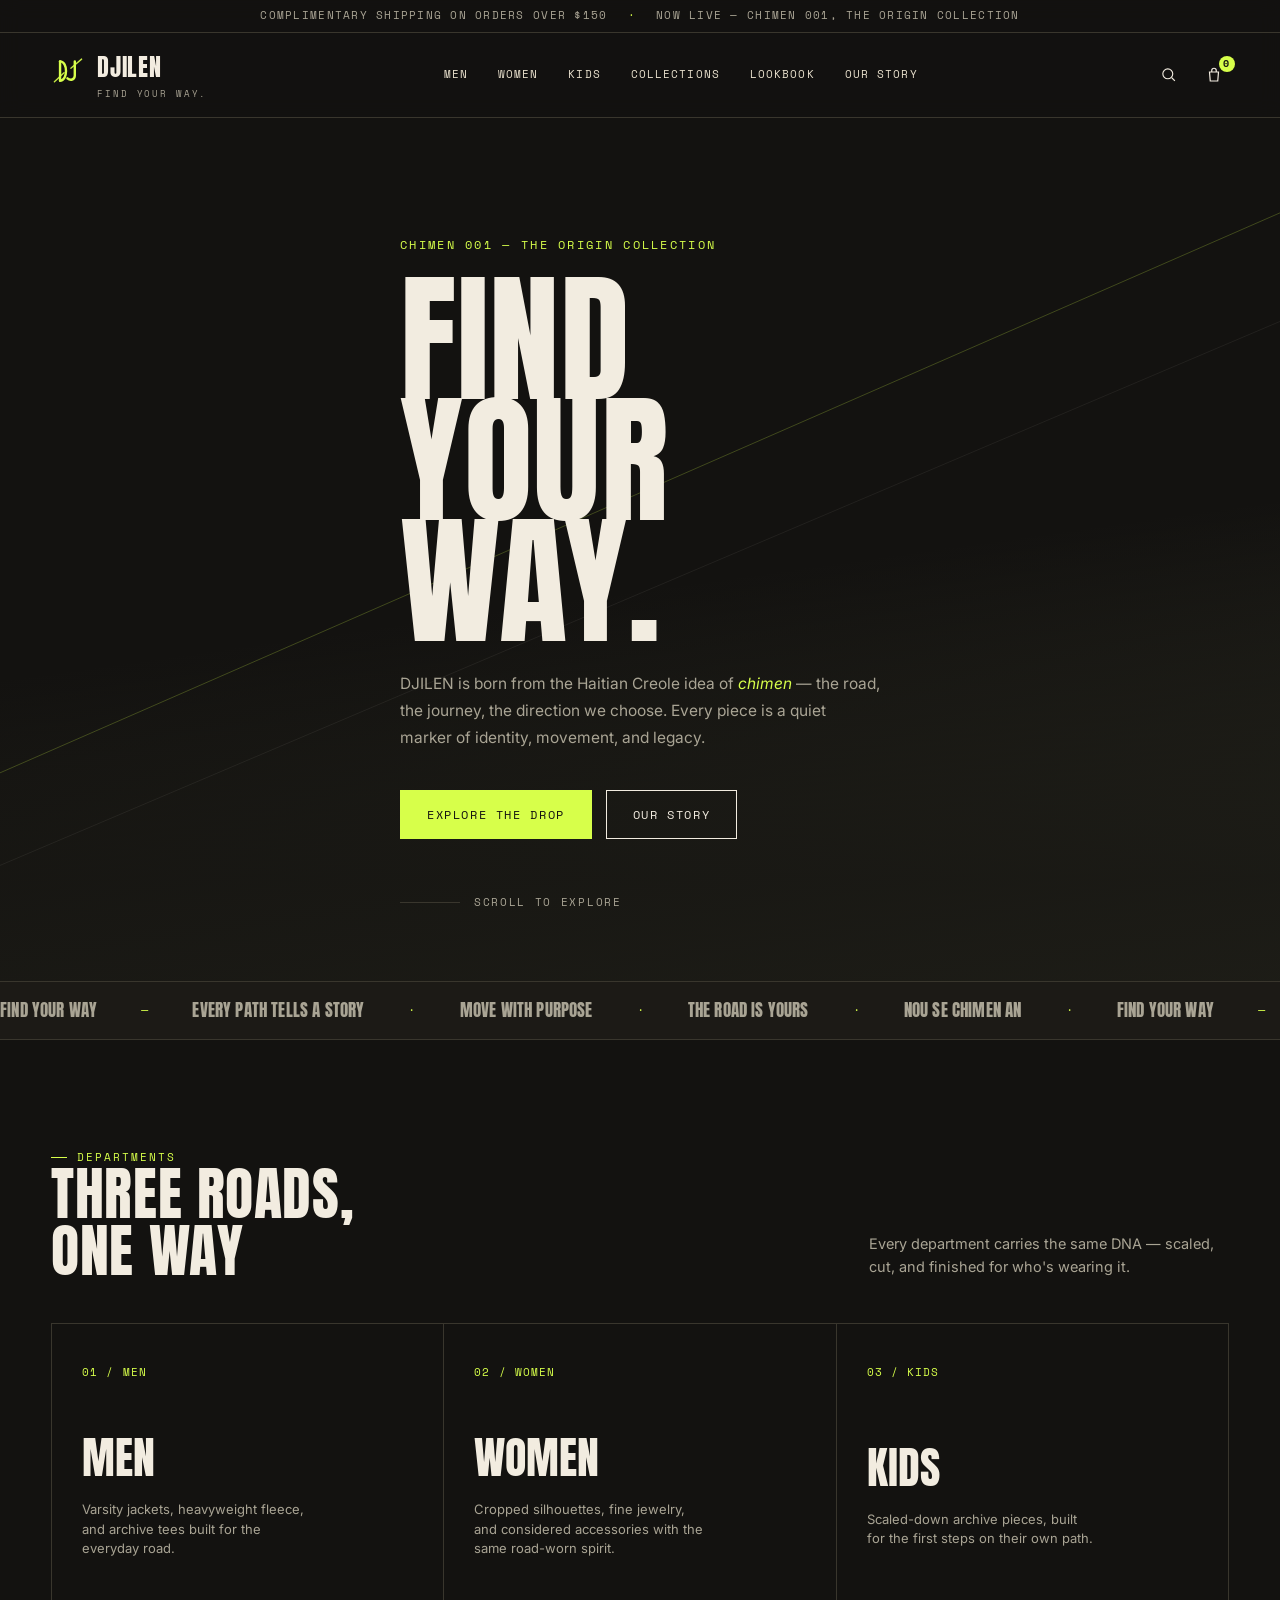
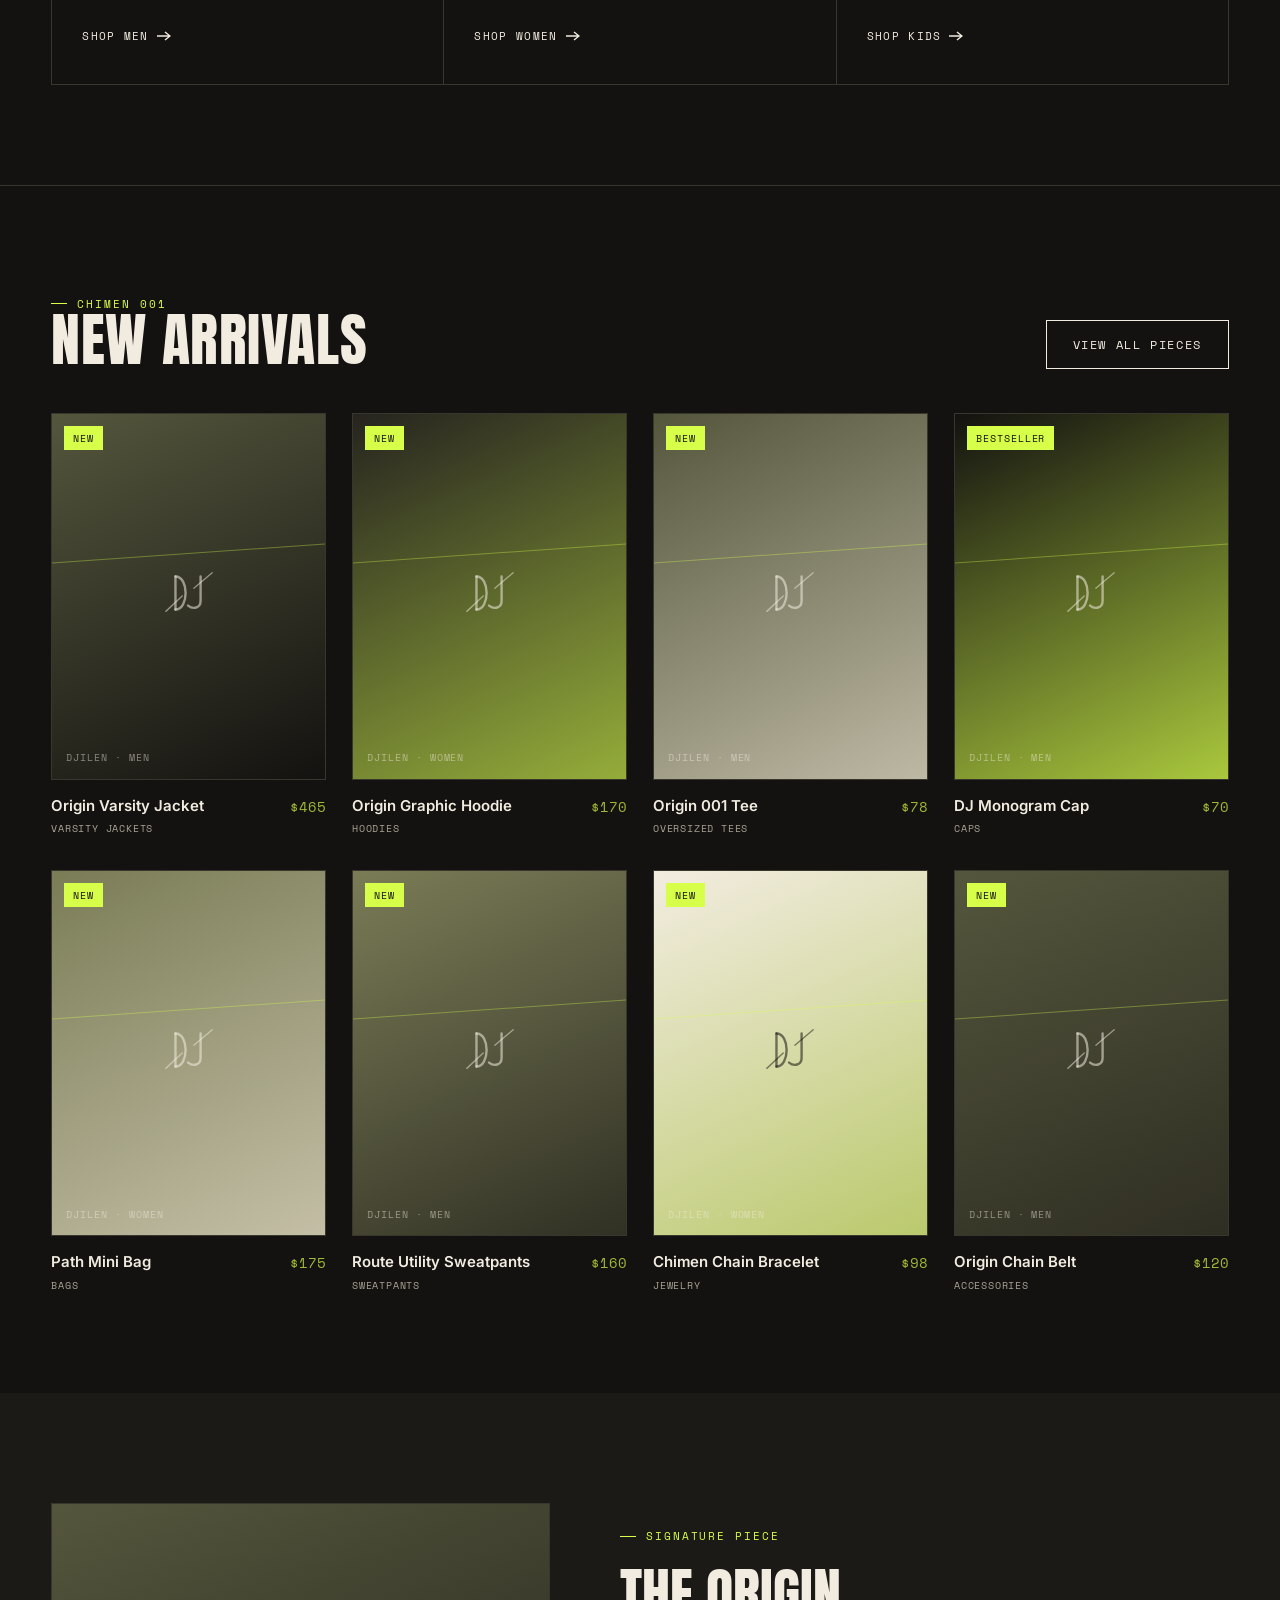
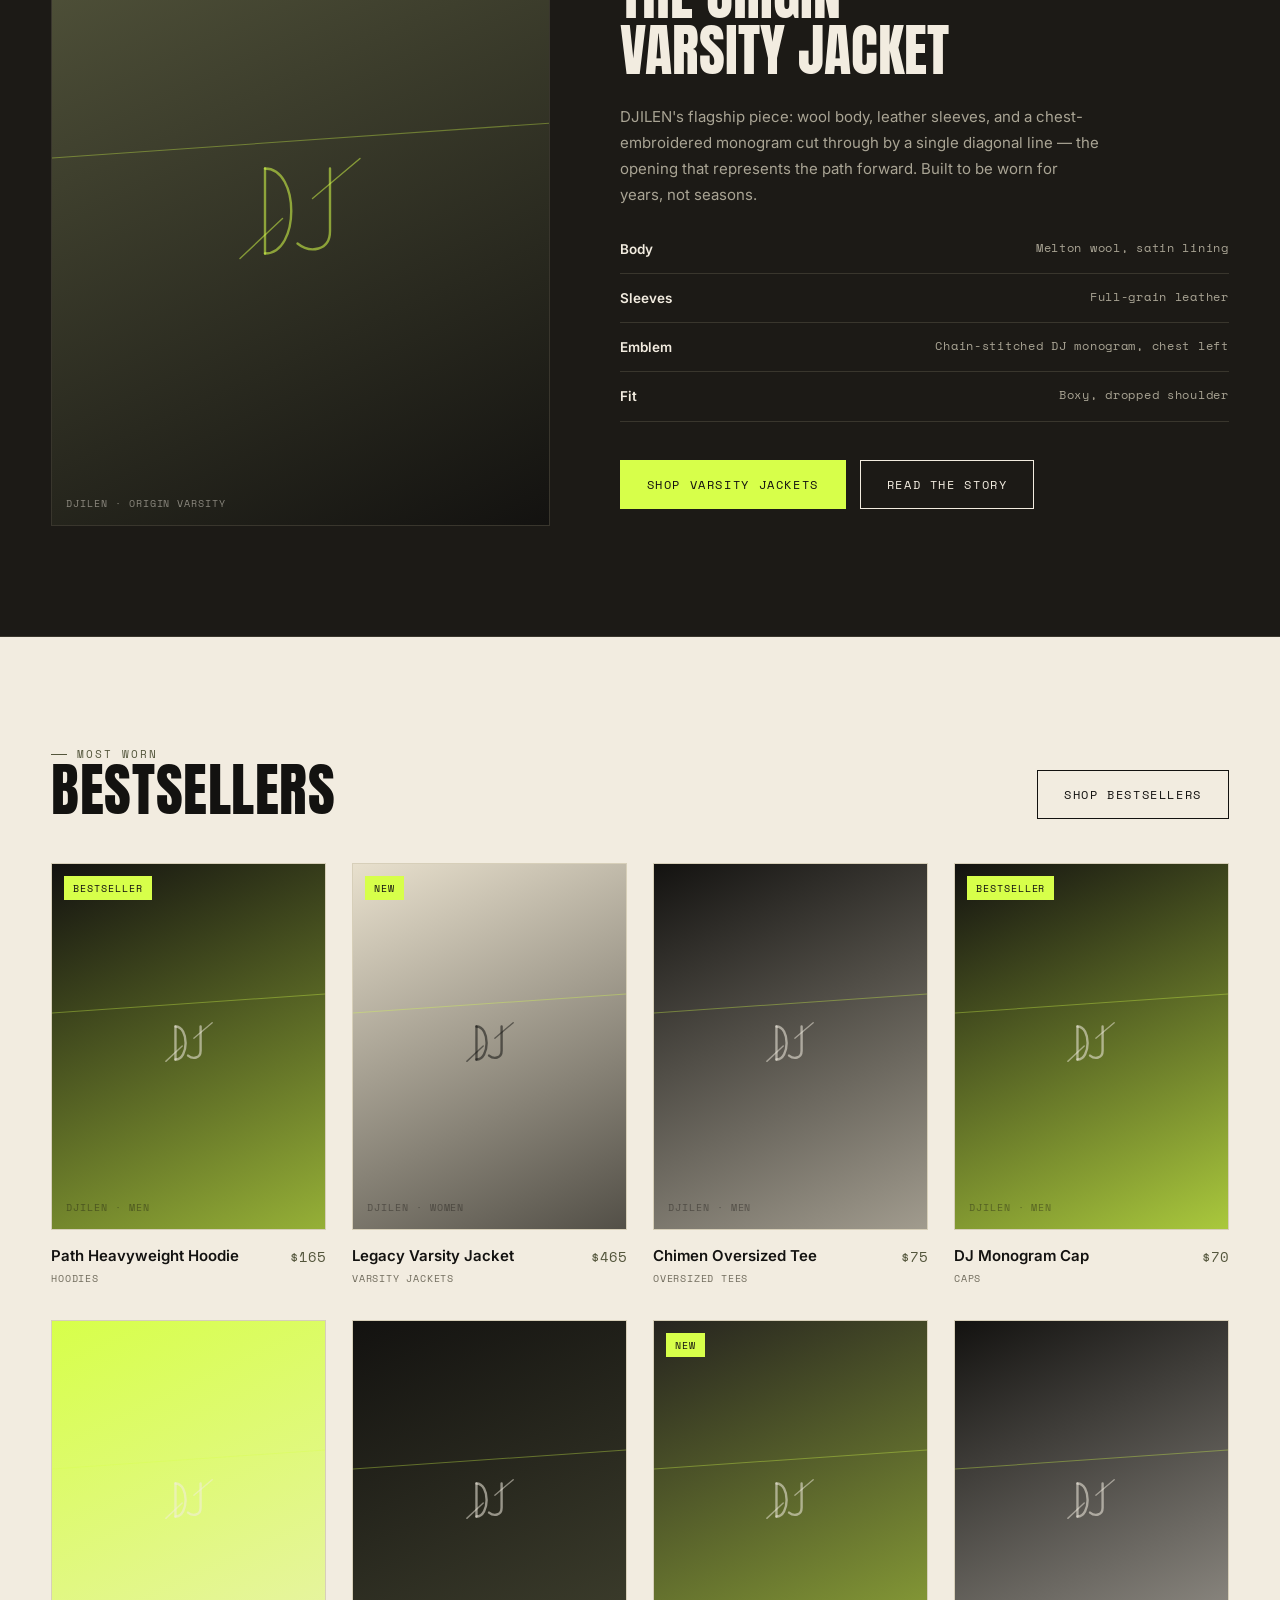
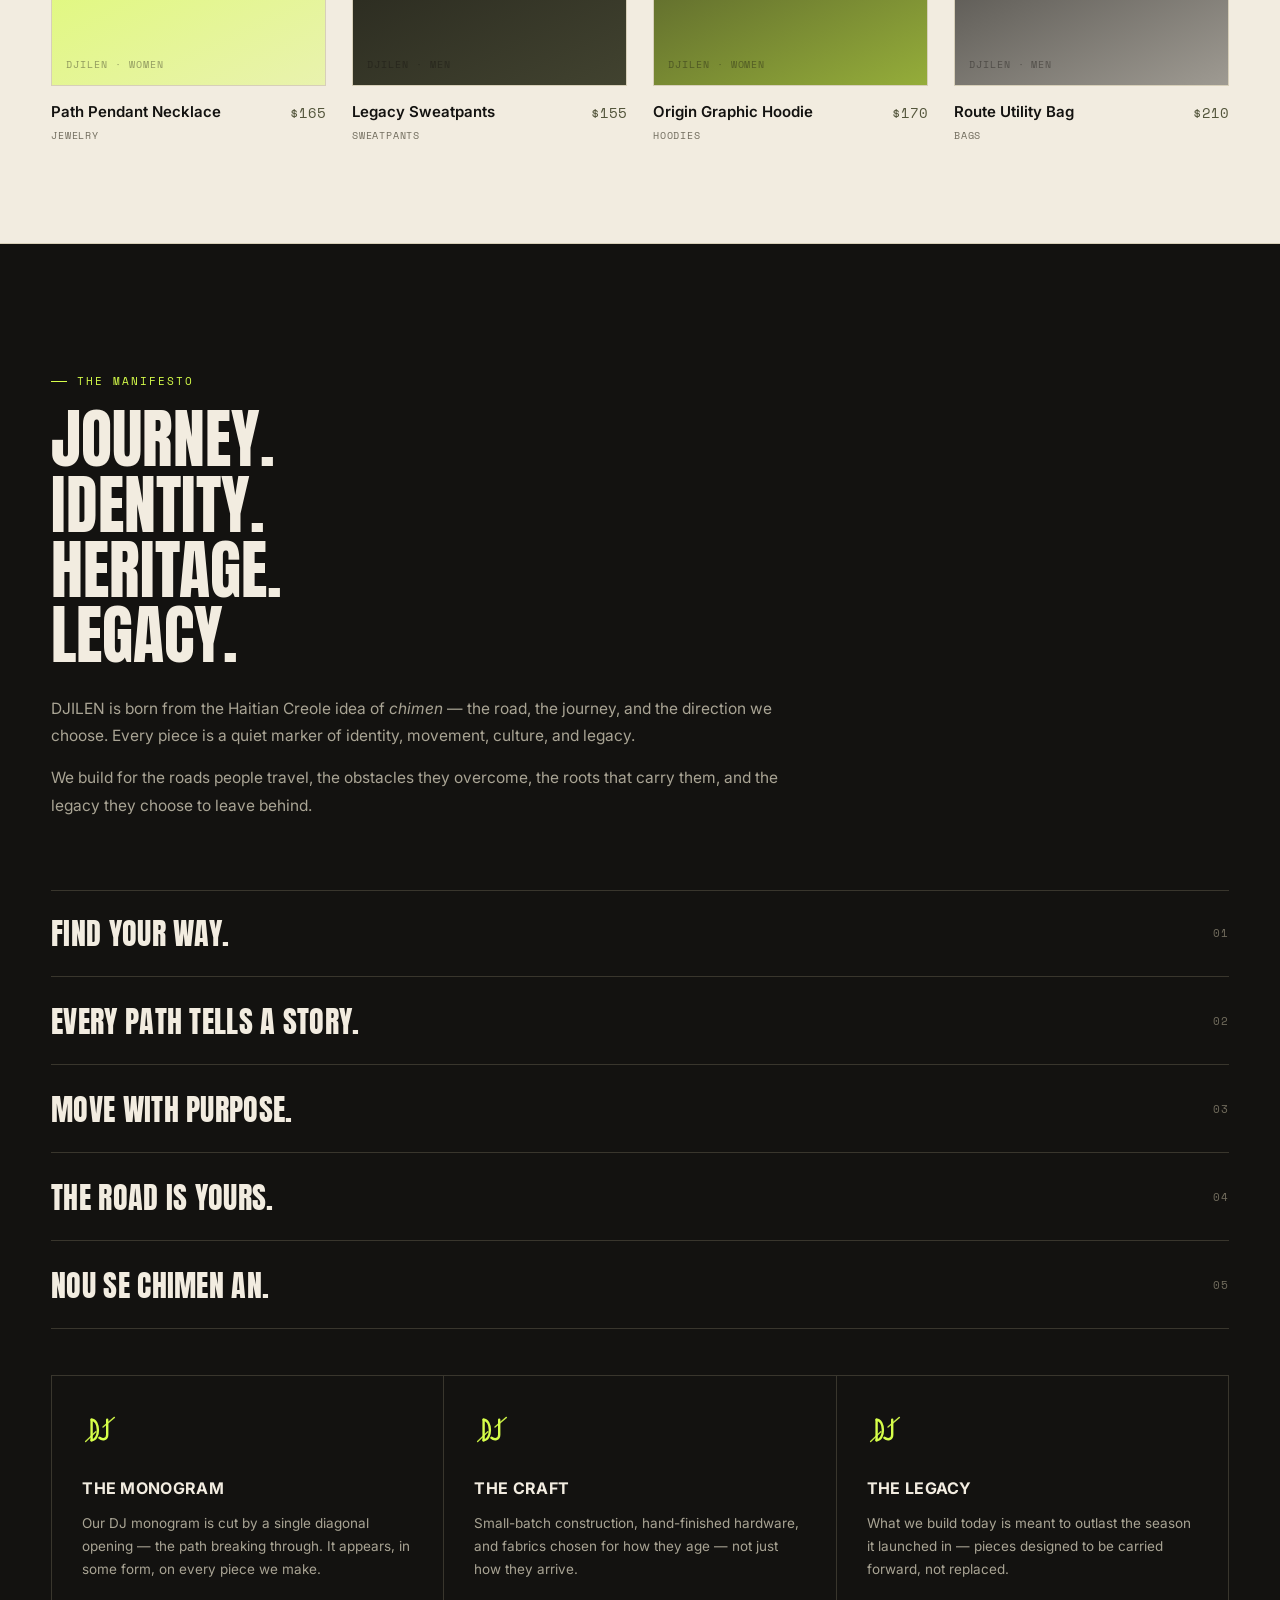
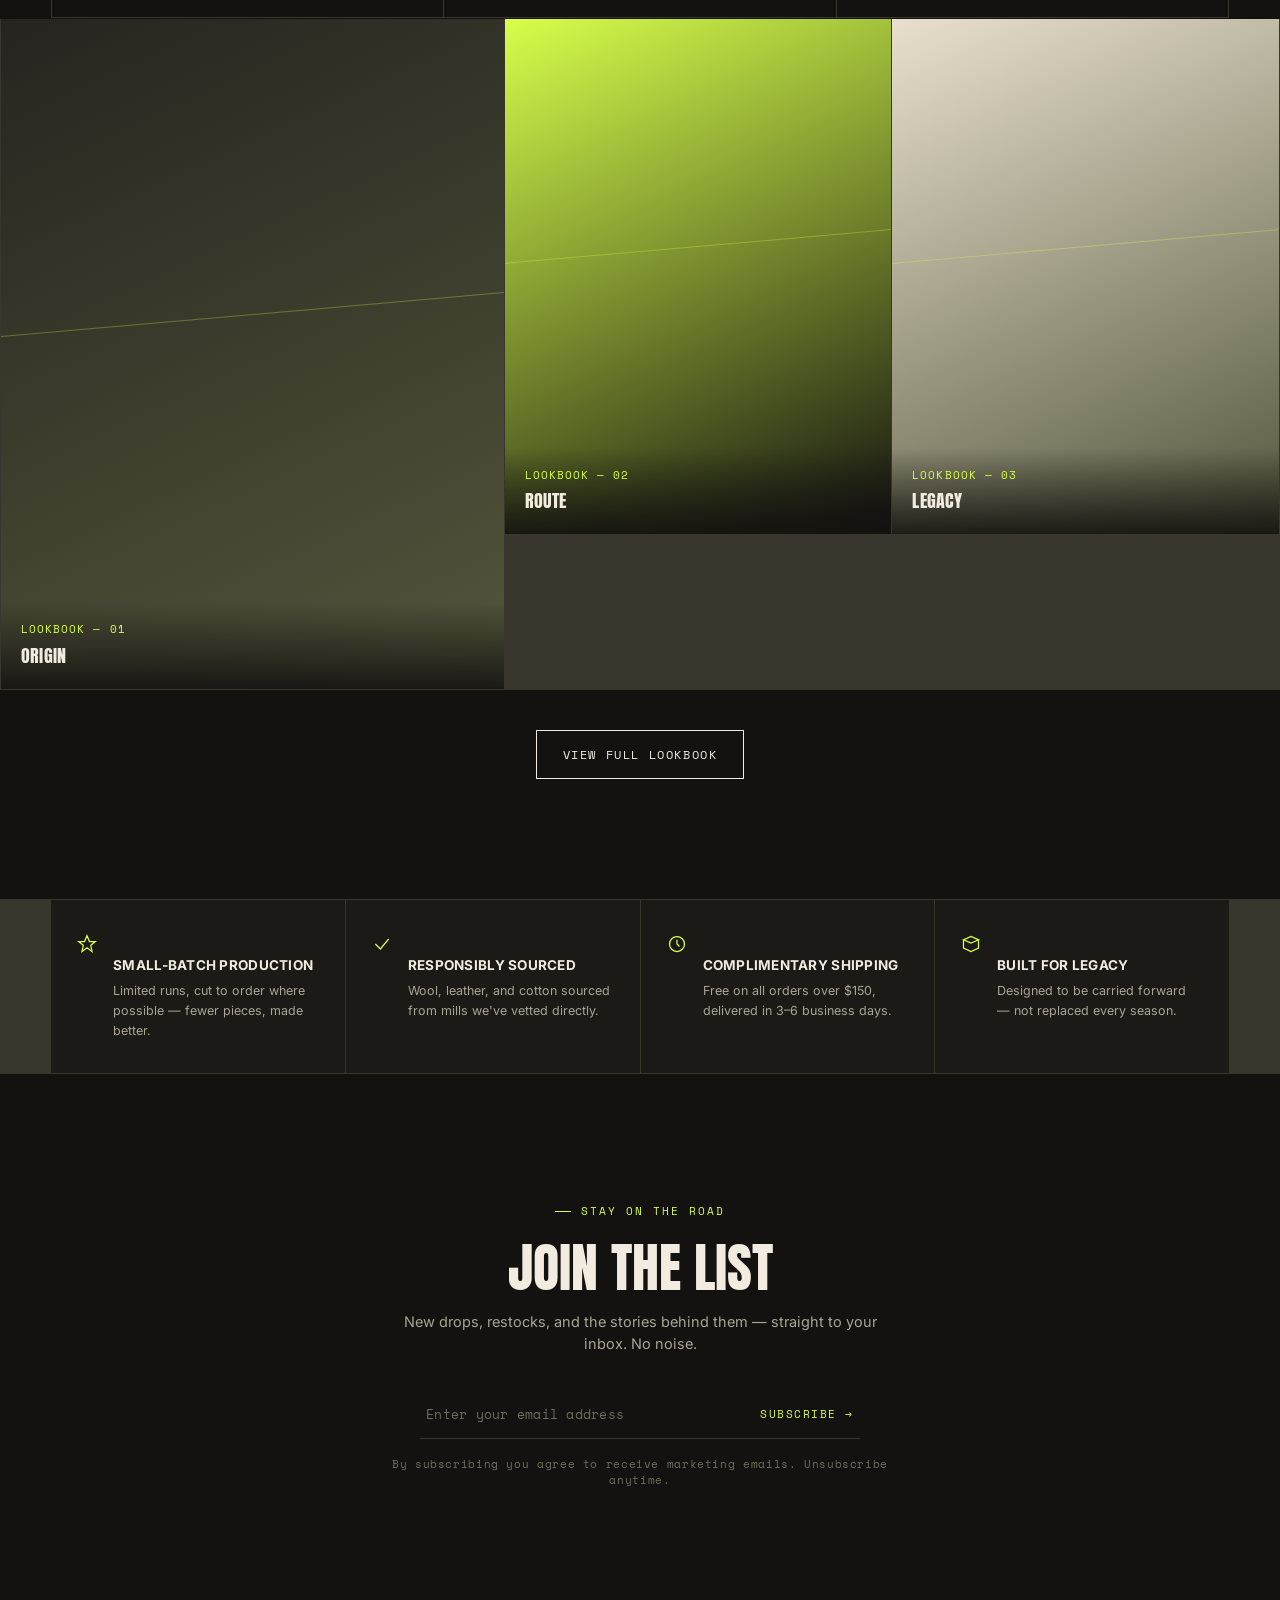
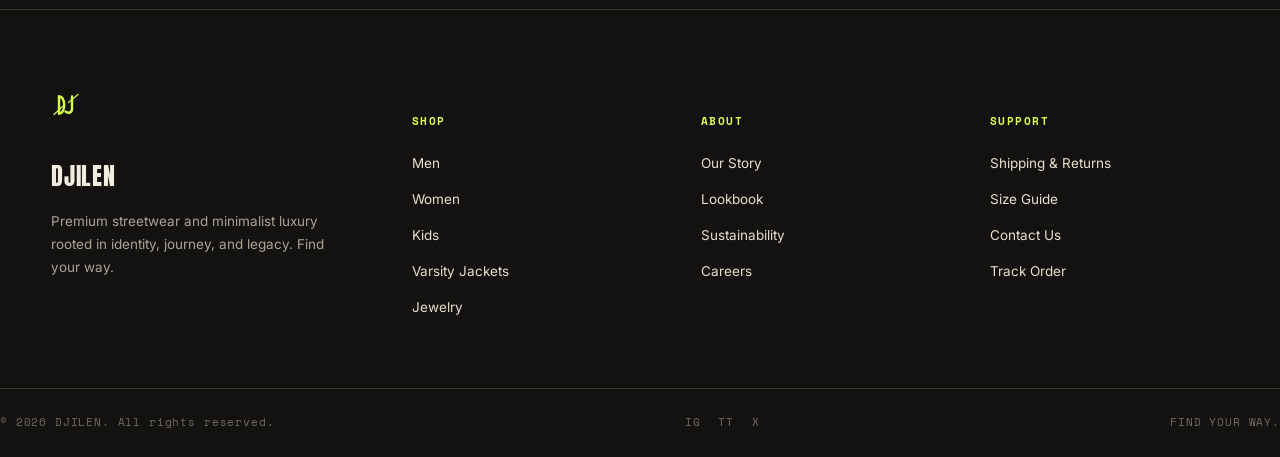
==== index.html @ 4e66fb37 "Add files via upload" ====
<!DOCTYPE html>
<html lang="en">
<head>
<meta charset="UTF-8">
<meta name="viewport" content="width=device-width, initial-scale=1.0">
<title>DJILEN — Find Your Way. | CHIMEN 001, The Origin Collection</title>
<meta name="description" content="DJILEN is a premium streetwear and minimalist luxury brand rooted in the Haitian Creole idea of chimen — the path. Shop CHIMEN 001, The Origin Collection: varsity jackets, hoodies, oversized tees, and more for Men, Women, and Kids.">
<link rel="icon" href="assets/img/favicon.svg" type="image/svg+xml">
<link rel="stylesheet" href="assets/css/style.css">
</head>
<body>

<!-- ============ HEADER ============ -->
<header class="site-header">
  <div class="header-strip">
    <div class="wrap">
      <span>COMPLIMENTARY SHIPPING ON ORDERS OVER $150</span>
      <span class="accent">&nbsp;&middot;&nbsp;</span>
      <span>NOW LIVE — CHIMEN 001, THE ORIGIN COLLECTION</span>
    </div>
  </div>
  <div class="wrap header-bar">
    <a href="index.html" class="brand">
      <span data-mark="34"></span>
      <span>DJILEN<small>Find Your Way.</small></span>
    </a>
    <nav class="main-nav">
      <a href="shop.html?dept=men" data-page="shop.html">Men</a>
      <a href="shop.html?dept=women" data-page="shop.html">Women</a>
      <a href="shop.html?dept=kids" data-page="shop.html">Kids</a>
      <a href="shop.html" data-page="shop.html">Collections</a>
      <a href="lookbook.html" data-page="lookbook.html">Lookbook</a>
      <a href="about.html" data-page="about.html">Our Story</a>
    </nav>
    <div class="header-actions">
      <button class="icon-btn" data-search-open aria-label="Search">
        <svg width="17" height="17" viewBox="0 0 24 24" fill="none" stroke="currentColor" stroke-width="1.6"><circle cx="11" cy="11" r="7"/><line x1="21" y1="21" x2="16.6" y2="16.6"/></svg>
      </button>
      <button class="icon-btn" data-cart-open aria-label="Open shopping bag">
        <svg width="18" height="18" viewBox="0 0 24 24" fill="none" stroke="currentColor" stroke-width="1.6"><path d="M6 8h12l-1 12H7L6 8z"/><path d="M9 8V6a3 3 0 016 0v2"/></svg>
        <span class="cart-count">0</span>
      </button>
      <button class="burger" aria-label="Open menu"><span></span><span></span><span></span></button>
    </div>
  </div>
</header>

<!-- ============ SEARCH OVERLAY ============ -->
<div class="search-panel">
  <div>
    <form onsubmit="return false;">
      <svg width="24" height="24" viewBox="0 0 24 24" fill="none" stroke="currentColor" stroke-width="1.6"><circle cx="11" cy="11" r="7"/><line x1="21" y1="21" x2="16.6" y2="16.6"/></svg>
      <input type="text" placeholder="Search the collection" autocomplete="off">
      <button type="button" class="search-close" aria-label="Close search">&times;</button>
    </form>
    <div class="search-results"></div>
  </div>
</div>

<!-- ============ HERO — full-screen editorial ============ -->
<section class="hero">
  <div class="hero-bg"></div>
  <svg class="hero-diagonal" viewBox="0 0 1400 900" preserveAspectRatio="none" xmlns="http://www.w3.org/2000/svg">
    <line x1="-100" y1="760" x2="1500" y2="60" stroke="#d7ff4a" stroke-width="1" opacity="0.28"/>
    <line x1="-100" y1="860" x2="1500" y2="180" stroke="#f2ece0" stroke-width="1" opacity="0.08"/>
  </svg>
  <div class="wrap hero-inner">
    <div class="hero-collection">CHIMEN 001 &mdash; THE ORIGIN COLLECTION</div>
    <h1>FIND<br>YOUR<br>WAY.</h1>
    <p class="hero-sub">DJILEN is born from the Haitian Creole idea of <em style="font-style:italic;color:var(--lime);">chimen</em> &mdash; the road, the journey, the direction we choose. Every piece is a quiet marker of identity, movement, and legacy.</p>
    <div class="hero-cta">
      <a href="shop.html" class="btn btn-solid">Explore the Drop</a>
      <a href="about.html" class="btn">Our Story</a>
    </div>
    <div class="hero-scroll"><span class="line"></span> SCROLL TO EXPLORE</div>
  </div>
</section>

<!-- ============ MARQUEE ============ -->
<div class="marquee">
  <div class="marquee-track">
    <span>FIND YOUR WAY <i>&mdash;</i></span>
    <span>EVERY PATH TELLS A STORY <i>&middot;</i></span>
    <span>MOVE WITH PURPOSE <i>&middot;</i></span>
    <span>THE ROAD IS YOURS <i>&middot;</i></span>
    <span>NOU SE CHIMEN AN <i>&middot;</i></span>
    <span>FIND YOUR WAY <i>&mdash;</i></span>
    <span>EVERY PATH TELLS A STORY <i>&middot;</i></span>
    <span>MOVE WITH PURPOSE <i>&middot;</i></span>
    <span>THE ROAD IS YOURS <i>&middot;</i></span>
    <span>NOU SE CHIMEN AN <i>&middot;</i></span>
  </div>
</div>

<!-- ============ CATEGORY BAND ============ -->
<section class="cat-band">
  <div class="wrap">
    <div class="section-head">
      <div>
        <div class="eyebrow">DEPARTMENTS</div>
        <h2>Three Roads,<br>One Way</h2>
      </div>
      <p class="desc">Every department carries the same DNA &mdash; scaled, cut, and finished for who's wearing it.</p>
    </div>
    <div class="cat-grid">
      <a class="cat-card" href="shop.html?dept=men">
        <span class="num">01 / MEN</span>
        <div>
          <h3>Men</h3>
          <p>Varsity jackets, heavyweight fleece, and archive tees built for the everyday road.</p>
        </div>
        <span class="go">Shop Men <svg width="14" height="10" viewBox="0 0 14 10" fill="none" stroke="currentColor" stroke-width="1.4"><path d="M0 5h13M8 1l5 4-5 4"/></svg></span>
      </a>
      <a class="cat-card" href="shop.html?dept=women">
        <span class="num">02 / WOMEN</span>
        <div>
          <h3>Women</h3>
          <p>Cropped silhouettes, fine jewelry, and considered accessories with the same road-worn spirit.</p>
        </div>
        <span class="go">Shop Women <svg width="14" height="10" viewBox="0 0 14 10" fill="none" stroke="currentColor" stroke-width="1.4"><path d="M0 5h13M8 1l5 4-5 4"/></svg></span>
      </a>
      <a class="cat-card" href="shop.html?dept=kids">
        <span class="num">03 / KIDS</span>
        <div>
          <h3>Kids</h3>
          <p>Scaled-down archive pieces, built for the first steps on their own path.</p>
        </div>
        <span class="go">Shop Kids <svg width="14" height="10" viewBox="0 0 14 10" fill="none" stroke="currentColor" stroke-width="1.4"><path d="M0 5h13M8 1l5 4-5 4"/></svg></span>
      </a>
    </div>
  </div>
</section>

<!-- ============ NEW ARRIVALS ============ -->
<section class="shop-band">
  <div class="wrap">
    <div class="section-head">
      <div>
        <div class="eyebrow">CHIMEN 001</div>
        <h2>New Arrivals</h2>
      </div>
      <a href="shop.html" class="btn">View All Pieces</a>
    </div>
    <div class="product-grid" id="new-arrivals-grid"></div>
  </div>
</section>

<!-- ============ VARSITY SPOTLIGHT ============ -->
<section class="spotlight">
  <div class="wrap spotlight-grid">
    <div class="spotlight-media" style="background:linear-gradient(155deg,#54563c 0%, #131210 100%)">
      <div class="swatch" style="position:absolute; inset:0; display:flex; align-items:center; justify-content:center;">
        <span data-mark="150" data-mark-color="rgba(215,255,74,.55)"></span>
      </div>
      <span class="swatch-label">DJILEN &middot; ORIGIN VARSITY</span>
    </div>
    <div class="spotlight-copy">
      <div class="eyebrow">SIGNATURE PIECE</div>
      <h2>The Origin<br>Varsity Jacket</h2>
      <p>DJILEN's flagship piece: wool body, leather sleeves, and a chest-embroidered monogram cut through by a single diagonal line &mdash; the opening that represents the path forward. Built to be worn for years, not seasons.</p>
      <ul class="spotlight-list">
        <li><b>Body</b> <span>Melton wool, satin lining</span></li>
        <li><b>Sleeves</b> <span>Full-grain leather</span></li>
        <li><b>Emblem</b> <span>Chain-stitched DJ monogram, chest left</span></li>
        <li><b>Fit</b> <span>Boxy, dropped shoulder</span></li>
      </ul>
      <div class="hero-cta">
        <a href="shop.html?type=varsity-jackets" class="btn btn-solid">Shop Varsity Jackets</a>
        <a href="about.html" class="btn">Read the Story</a>
      </div>
    </div>
  </div>
</section>

<!-- ============ BESTSELLERS ============ -->
<section class="shop-band on-cream">
  <div class="wrap">
    <div class="section-head on-cream">
      <div>
        <div class="eyebrow on-cream">MOST WORN</div>
        <h2>Bestsellers</h2>
      </div>
      <a href="shop.html" class="btn btn-dark">Shop Bestsellers</a>
    </div>
    <div class="product-grid" id="bestsellers-grid"></div>
  </div>
</section>

<!-- ============ BRAND STORY / MANIFESTO ============ -->
<section class="story" id="story">
  <div class="wrap">
    <div class="story-top">
      <div class="eyebrow">THE MANIFESTO</div>
      <h2>Journey.<br>Identity.<br>Heritage.<br>Legacy.</h2>
      <p>DJILEN is born from the Haitian Creole idea of <em style="font-style:italic;">chimen</em> &mdash; the road, the journey, and the direction we choose. Every piece is a quiet marker of identity, movement, culture, and legacy.</p>
      <p>We build for the roads people travel, the obstacles they overcome, the roots that carry them, and the legacy they choose to leave behind.</p>
    </div>

    <div class="manifesto-lines">
      <div class="m-line"><span>Find Your Way.</span><span>01</span></div>
      <div class="m-line"><span>Every Path Tells a Story.</span><span>02</span></div>
      <div class="m-line"><span>Move With Purpose.</span><span>03</span></div>
      <div class="m-line"><span>The Road Is Yours.</span><span>04</span></div>
      <div class="m-line"><span>Nou Se Chimen An.</span><span>05</span></div>
    </div>

    <div class="story-columns">
      <div class="story-col">
        <span data-mark="36"></span>
        <h4>The Monogram</h4>
        <p>Our DJ monogram is cut by a single diagonal opening &mdash; the path breaking through. It appears, in some form, on every piece we make.</p>
      </div>
      <div class="story-col">
        <span data-mark="36"></span>
        <h4>The Craft</h4>
        <p>Small-batch construction, hand-finished hardware, and fabrics chosen for how they age &mdash; not just how they arrive.</p>
      </div>
      <div class="story-col">
        <span data-mark="36"></span>
        <h4>The Legacy</h4>
        <p>What we build today is meant to outlast the season it launched in &mdash; pieces designed to be carried forward, not replaced.</p>
      </div>
    </div>
  </div>

  <div class="lookbook-strip">
    <div class="look-frame" style="background:linear-gradient(155deg,#26241f, #54563c)">
      <div class="look-cap">LOOKBOOK &mdash; 01<span>Origin</span></div>
    </div>
    <div class="look-frame" style="background:linear-gradient(155deg,#d7ff4a, #131210)">
      <div class="look-cap">LOOKBOOK &mdash; 02<span>Route</span></div>
    </div>
    <div class="look-frame" style="background:linear-gradient(155deg,#e8e0cd, #54563c)">
      <div class="look-cap">LOOKBOOK &mdash; 03<span>Legacy</span></div>
    </div>
  </div>
  <div style="text-align:center; margin-top:40px;">
    <a href="lookbook.html" class="btn">View Full Lookbook</a>
  </div>
</section>

<!-- ============ VALUES ============ -->
<section class="values">
  <div class="wrap">
    <div class="value-item">
      <svg width="20" height="20" viewBox="0 0 24 24" fill="none" stroke="currentColor" stroke-width="1.5"><path d="M12 2l3 7h7l-5.5 4.5L18 21l-6-4.5L6 21l1.5-7.5L2 9h7z"/></svg>
      <div><h5>Small-Batch Production</h5><p>Limited runs, cut to order where possible &mdash; fewer pieces, made better.</p></div>
    </div>
    <div class="value-item">
      <svg width="20" height="20" viewBox="0 0 24 24" fill="none" stroke="currentColor" stroke-width="1.5"><path d="M4 12l6 6L20 6"/></svg>
      <div><h5>Responsibly Sourced</h5><p>Wool, leather, and cotton sourced from mills we've vetted directly.</p></div>
    </div>
    <div class="value-item">
      <svg width="20" height="20" viewBox="0 0 24 24" fill="none" stroke="currentColor" stroke-width="1.5"><circle cx="12" cy="12" r="9"/><path d="M12 7v5l3 3"/></svg>
      <div><h5>Complimentary Shipping</h5><p>Free on all orders over $150, delivered in 3&ndash;6 business days.</p></div>
    </div>
    <div class="value-item">
      <svg width="20" height="20" viewBox="0 0 24 24" fill="none" stroke="currentColor" stroke-width="1.5"><path d="M3 7l9-4 9 4-9 4-9-4z"/><path d="M3 7v10l9 4 9-4V7"/></svg>
      <div><h5>Built for Legacy</h5><p>Designed to be carried forward &mdash; not replaced every season.</p></div>
    </div>
  </div>
</section>

<!-- ============ NEWSLETTER ============ -->
<section class="newsletter">
  <div class="wrap newsletter-inner">
    <div class="eyebrow" style="justify-content:center;">STAY ON THE ROAD</div>
    <h2>Join the List</h2>
    <p>New drops, restocks, and the stories behind them &mdash; straight to your inbox. No noise.</p>
    <form class="newsletter-form">
      <input type="email" placeholder="Enter your email address" required>
      <button type="submit">Subscribe &rarr;</button>
    </form>
    <div class="newsletter-success">You're in. Welcome to DJILEN.</div>
    <div class="newsletter-error">Please enter a valid email address.</div>
    <div class="newsletter-note">By subscribing you agree to receive marketing emails. Unsubscribe anytime.</div>
  </div>
</section>

<!-- ============ FOOTER ============ -->
<footer class="site-footer">
  <div class="wrap footer-top">
    <div class="footer-brand">
      <span data-mark="30"></span>
      <div class="brand" style="margin-top:14px;">DJILEN</div>
      <p>Premium streetwear and minimalist luxury rooted in identity, journey, and legacy. Find your way.</p>
    </div>
    <div class="footer-col">
      <h6>Shop</h6>
      <ul>
        <li><a href="shop.html?dept=men">Men</a></li>
        <li><a href="shop.html?dept=women">Women</a></li>
        <li><a href="shop.html?dept=kids">Kids</a></li>
        <li><a href="shop.html?type=varsity-jackets">Varsity Jackets</a></li>
        <li><a href="shop.html?type=jewelry">Jewelry</a></li>
      </ul>
    </div>
    <div class="footer-col">
      <h6>About</h6>
      <ul>
        <li><a href="about.html">Our Story</a></li>
        <li><a href="lookbook.html">Lookbook</a></li>
        <li><a href="#">Sustainability</a></li>
        <li><a href="#">Careers</a></li>
      </ul>
    </div>
    <div class="footer-col">
      <h6>Support</h6>
      <ul>
        <li><a href="#">Shipping &amp; Returns</a></li>
        <li><a href="#">Size Guide</a></li>
        <li><a href="#">Contact Us</a></li>
        <li><a href="#">Track Order</a></li>
      </ul>
    </div>
  </div>
  <div class="wrap footer-bottom">
    <span>&copy; 2026 DJILEN. All rights reserved.</span>
    <div class="footer-socials">
      <a href="#" aria-label="Instagram">IG</a>
      <a href="#" aria-label="TikTok">TT</a>
      <a href="#" aria-label="X">X</a>
    </div>
    <span>FIND YOUR WAY.</span>
  </div>
</footer>

<!-- ============ CART DRAWER ============ -->
<div class="overlay"></div>
<aside class="cart-drawer">
  <div class="cart-head">
    <h3>Your Bag</h3>
    <button class="cart-close" aria-label="Close cart">&times;</button>
  </div>
  <div class="cart-items"></div>
  <div class="cart-foot">
    <div class="cart-subtotal"><span>Subtotal</span><b>$0</b></div>
    <p class="note">Shipping and taxes calculated at checkout. Complimentary shipping over $150.</p>
    <button class="btn btn-solid" data-checkout>Checkout</button>
  </div>
</aside>

<script src="assets/js/products.js"></script>
<script src="assets/js/main.js"></script>
<script src="assets/js/cart.js"></script>
<script>
  document.addEventListener('DOMContentLoaded', () => {
    const newIds  = ['vj-01','hd-04','tee-03','cap-01','bag-03','sp-03','jew-03','acc-02'];
    const bestIds = ['hd-01','vj-02','tee-01','cap-01','jew-01','sp-01','hd-04','bag-01'];
    document.getElementById('new-arrivals-grid').innerHTML =
      newIds.map(id => djilenProductById(id)).filter(Boolean).map(djilenRenderCard).join('');
    document.getElementById('bestsellers-grid').innerHTML =
      bestIds.map(id => djilenProductById(id)).filter(Boolean).map(djilenRenderCard).join('');
  });
</script>
</body>
</html>
---- assets/css/style.css ----
/* ==========================================================================
   DJILEN — FIND YOUR WAY.
   CHIMEN 001 — The Origin Collection
   Tokens: ink / charcoal / cream / washed gray / olive / acid-lime accent
   Display: Anton · Body: Inter · Utility: Space Mono
   Signature: the diagonal path/opening motif
   ========================================================================== */

@import url('https://fonts.googleapis.com/css2?family=Anton&family=Inter:wght@300;400;500;600;700;800&family=Space+Mono:wght@400;700&display=swap');

:root{
  --ink:#131210;
  --ink-2:#1c1a16;
  --charcoal:#26241f;
  --cream:#f2ece0;
  --cream-2:#e8e0cd;
  --white:#faf8f2;
  --washed:#a9a494;
  --washed-dim:#716c5d;
  --olive:#54563c;
  --olive-soft:#7a7c56;
  --lime:#d7ff4a;
  --lime-dim:#9fb833;
  --line:#39362d;
  --line-light:#d7cfb9;

  --display:'Anton', 'Arial Narrow', sans-serif;
  --sans:'Inter', -apple-system, BlinkMacSystemFont, sans-serif;
  --mono:'Space Mono', 'Courier New', monospace;

  --max:1360px;
  --pad: clamp(20px, 4vw, 64px);
  --dur:.45s;
  --ease: cubic-bezier(.22,.61,.36,1);
}

*,*::before,*::after{box-sizing:border-box;}
html{scroll-behavior:smooth;}
@media (prefers-reduced-motion: reduce){
  html{scroll-behavior:auto;}
  *,*::before,*::after{animation-duration:.001ms !important; animation-iteration-count:1 !important; transition-duration:.001ms !important; scroll-behavior:auto !important;}
}

body{
  margin:0;
  background:var(--ink);
  color:var(--cream);
  font-family:var(--sans);
  font-size:16px;
  line-height:1.5;
  -webkit-font-smoothing:antialiased;
  overflow-x:hidden;
}

img{max-width:100%;display:block;}
a{color:inherit;text-decoration:none;}
button{font-family:inherit;cursor:pointer;}
input,select{font-family:inherit;}
ul{list-style:none;margin:0;padding:0;}
h1,h2,h3,h4,p{margin:0;}

:focus-visible{outline:2px solid var(--lime); outline-offset:3px;}

.wrap{max-width:var(--max); margin:0 auto; padding-left:var(--pad); padding-right:var(--pad);}

/* ---------- utility type ---------- */
.eyebrow{
  font-family:var(--mono);
  font-size:11px;
  letter-spacing:.18em;
  text-transform:uppercase;
  color:var(--lime);
  display:inline-flex;
  align-items:center;
  gap:10px;
}
.eyebrow::before{content:''; width:16px; height:1px; background:var(--lime); display:inline-block;}
.eyebrow.on-cream{color:var(--olive);}
.eyebrow.on-cream::before{background:var(--olive);}

.section-head{
  display:flex; flex-wrap:wrap; align-items:flex-end; justify-content:space-between; gap:24px;
  margin-bottom:44px;
}
.section-head h2{
  font-family:var(--display);
  font-weight:400;
  text-transform:uppercase;
  font-size:clamp(32px,4.6vw,58px);
  letter-spacing:.01em;
  line-height:.98;
}
.section-head .desc{max-width:360px; color:var(--washed); font-size:14.5px; line-height:1.65;}
.section-head.on-cream .desc{color:var(--washed-dim);}

.btn{
  display:inline-flex; align-items:center; gap:10px;
  font-family:var(--mono); font-size:11.5px; letter-spacing:.14em; text-transform:uppercase;
  padding:15px 26px; border:1px solid var(--cream); background:transparent; color:var(--cream);
  transition:background var(--dur) var(--ease), color var(--dur) var(--ease), border-color var(--dur) var(--ease);
  white-space:nowrap;
}
.btn:hover{background:var(--cream); color:var(--ink);}
.btn-solid{background:var(--lime); border-color:var(--lime); color:var(--ink);}
.btn-solid:hover{background:var(--white); border-color:var(--white); color:var(--ink);}
.btn-dark{border-color:var(--ink); color:var(--ink);}
.btn-dark:hover{background:var(--ink); color:var(--cream);}
.btn-ghost-olive{border-color:var(--olive-soft); color:var(--olive-soft);}
.btn-ghost-olive:hover{background:var(--olive); border-color:var(--olive); color:var(--cream);}
.btn[disabled]{opacity:.35; cursor:not-allowed;}
.btn[disabled]:hover{background:transparent; color:inherit;}

/* ---------- DJ monogram (signature mark) ---------- */
.mark{display:inline-block; line-height:0;}
.mark svg{display:block;}
.mark path,.mark line,.mark rect{vector-effect:non-scaling-stroke;}

/* diagonal path/opening — the recurring signature device */
.diagonal-cut{
  position:relative;
}
.diagonal-cut::after{
  content:'';
  position:absolute; left:-6%; right:-6%; top:50%; height:1px;
  background:var(--lime);
  transform:translateY(-50%) rotate(-3.2deg);
  opacity:.5;
}

/* ==========================================================================
   HEADER
   ========================================================================== */
.site-header{
  position:sticky; top:0; z-index:60;
  background:rgba(19,18,16,.88);
  backdrop-filter:blur(10px);
  border-bottom:1px solid var(--line);
}
.header-bar{display:flex; align-items:center; justify-content:space-between; padding-top:16px; padding-bottom:16px; gap:20px;}
.header-strip{border-bottom:1px solid var(--line); font-family:var(--mono); font-size:10.5px; letter-spacing:.12em; color:var(--washed);}
.header-strip .wrap{display:flex; justify-content:center; align-items:center; padding-top:8px; padding-bottom:8px; gap:12px; overflow:hidden; white-space:nowrap;}
.header-strip .accent{color:var(--lime);}

.brand{display:flex; align-items:center; gap:12px; font-family:var(--display); font-size:24px; letter-spacing:.03em; text-transform:uppercase;}
.brand small{display:block; font-family:var(--mono); font-size:8.5px; letter-spacing:.22em; color:var(--washed); font-weight:400; text-transform:uppercase; margin-top:3px;}

.main-nav{display:flex; align-items:center; gap:30px;}
.main-nav a{font-family:var(--mono); font-size:11px; letter-spacing:.1em; text-transform:uppercase; padding:6px 0; position:relative; color:var(--cream-2);}
.main-nav a::after{content:''; position:absolute; left:0; right:100%; bottom:-2px; height:1px; background:var(--lime); transition:right var(--dur) var(--ease);}
.main-nav a:hover{color:var(--lime);}
.main-nav a:hover::after,.main-nav a.active::after{right:0;}
.main-nav a.active{color:var(--lime);}

.header-actions{display:flex; align-items:center; gap:16px;}
.icon-btn{background:none; border:none; color:var(--cream); display:flex; align-items:center; gap:8px; font-family:var(--mono); font-size:11px; letter-spacing:.08em; padding:6px; position:relative;}
.icon-btn:hover{color:var(--lime);}
.cart-count{position:absolute; top:-4px; right:-6px; background:var(--lime); color:var(--ink); font-size:10px; font-weight:700; width:16px; height:16px; border-radius:50%; display:flex; align-items:center; justify-content:center; font-family:var(--mono);}
.burger{display:none;}

/* search overlay */
.search-panel{
  position:fixed; inset:0; z-index:120; background:rgba(19,18,16,.97);
  display:flex; align-items:flex-start; justify-content:center;
  padding-top:14vh; opacity:0; pointer-events:none; transition:opacity var(--dur) var(--ease);
}
.search-panel.open{opacity:1; pointer-events:auto;}
.search-panel form{width:min(680px,88vw); border-bottom:1px solid var(--cream); display:flex; align-items:center; gap:16px; padding-bottom:14px;}
.search-panel input{flex:1; background:none; border:none; color:var(--cream); font-family:var(--display); font-size:clamp(24px,4vw,42px); text-transform:uppercase; letter-spacing:.01em;}
.search-panel input::placeholder{color:var(--washed-dim);}
.search-panel .search-close{background:none; border:none; color:var(--cream); font-size:26px;}
.search-results{width:min(680px,88vw); margin-top:26px; display:flex; flex-direction:column; gap:2px; max-height:46vh; overflow-y:auto;}
.search-result{display:flex; justify-content:space-between; padding:14px 4px; border-bottom:1px solid var(--line); font-family:var(--mono); font-size:12.5px; color:var(--washed);}
.search-result:hover{color:var(--lime); cursor:pointer;}
.search-empty{font-family:var(--mono); font-size:12px; color:var(--washed-dim); margin-top:26px;}

/* ==========================================================================
   HERO — full-screen editorial
   ========================================================================== */
.hero{position:relative; min-height:96vh; display:flex; flex-direction:column; justify-content:flex-end; padding-top:70px; padding-bottom:70px; border-bottom:1px solid var(--line); overflow:hidden;}
.hero-bg{position:absolute; inset:0; z-index:0; background:
  linear-gradient(180deg, rgba(19,18,16,.2), rgba(19,18,16,.85) 88%),
  linear-gradient(-8deg, var(--olive) 0%, var(--ink) 46%);
}
.hero-diagonal{position:absolute; inset:0; z-index:0; opacity:.9;}
.hero-inner{position:relative; z-index:2;}
.hero-collection{font-family:var(--mono); font-size:11.5px; letter-spacing:.2em; text-transform:uppercase; color:var(--lime); margin-bottom:26px;}
.hero h1{font-family:var(--display); font-weight:400; text-transform:uppercase; font-size:clamp(54px,11vw,168px); line-height:.86; letter-spacing:.005em;}
.hero-sub{margin-top:28px; max-width:480px; font-size:15.5px; color:var(--washed); line-height:1.75;}
.hero-cta{display:flex; gap:14px; margin-top:38px; flex-wrap:wrap; align-items:center;}
.hero-scroll{margin-top:56px; display:flex; align-items:center; gap:14px; font-family:var(--mono); font-size:10.5px; letter-spacing:.16em; text-transform:uppercase; color:var(--washed);}
.hero-scroll .line{width:60px; height:1px; background:var(--line); position:relative; overflow:hidden;}
.hero-scroll .line::after{content:''; position:absolute; left:-40%; top:0; bottom:0; width:40%; background:var(--lime); animation:scrollline 2.4s ease-in-out infinite;}
@keyframes scrollline{0%{left:-40%;}50%{left:60%;}100%{left:-40%;}}

/* ==========================================================================
   ANNOUNCEMENT MARQUEE
   ========================================================================== */
.marquee{border-bottom:1px solid var(--line); overflow:hidden; padding:16px 0; background:var(--ink-2);}
.marquee-track{display:flex; gap:44px; white-space:nowrap; animation:marquee 34s linear infinite; width:max-content;}
.marquee-track span{font-family:var(--display); text-transform:uppercase; font-size:17px; color:var(--washed); display:flex; align-items:center; gap:44px; letter-spacing:.01em;}
.marquee-track span i{color:var(--lime); font-style:normal; font-family:var(--mono); font-size:12px;}
@keyframes marquee{from{transform:translateX(0);}to{transform:translateX(-50%);}}

/* ==========================================================================
   CATEGORY BAND
   ========================================================================== */
.cat-band{padding:100px 0; border-bottom:1px solid var(--line);}
.cat-grid{display:grid; grid-template-columns:repeat(3,1fr); gap:1px; background:var(--line); border:1px solid var(--line);}
.cat-card{background:var(--ink); padding:40px 30px; min-height:360px; display:flex; flex-direction:column; justify-content:space-between; position:relative; overflow:hidden; transition:background var(--dur) var(--ease);}
.cat-card::before{content:''; position:absolute; inset:0; background:var(--cat-tint, linear-gradient(155deg, rgba(215,255,74,.08), transparent 60%)); opacity:0; transition:opacity var(--dur) var(--ease);}
.cat-card:hover::before{opacity:1;}
.cat-card .num{font-family:var(--mono); font-size:11px; color:var(--lime); letter-spacing:.1em;}
.cat-card h3{font-family:var(--display); text-transform:uppercase; font-size:44px; font-weight:400; margin-top:auto; position:relative; z-index:1;}
.cat-card p{color:var(--washed); font-size:13px; margin-top:10px; max-width:230px; position:relative; z-index:1;}
.cat-card .go{margin-top:26px; font-family:var(--mono); font-size:11px; letter-spacing:.12em; text-transform:uppercase; display:inline-flex; align-items:center; gap:8px; color:var(--cream); position:relative; z-index:1;}
.cat-card .go svg{transition:transform var(--dur) var(--ease);}
.cat-card:hover .go svg{transform:translateX(6px);}

/* ==========================================================================
   PRODUCT GRID / CARDS
   ========================================================================== */
.shop-band{padding:100px 0;}
.shop-band.on-cream{background:var(--cream); color:var(--ink); border-bottom:1px solid var(--line-light);}
.shop-band.on-cream .eyebrow{color:var(--olive);}

.product-grid{display:grid; grid-template-columns:repeat(4, 1fr); gap:34px 26px;}
.product-card{position:relative;}
.product-media{position:relative; aspect-ratio:3/4; overflow:hidden; background:var(--charcoal); border:1px solid var(--line);}
.on-cream .product-media{background:var(--cream-2); border-color:var(--line-light);}

.swatch{position:absolute; inset:0; display:flex; align-items:center; justify-content:center; transition:transform .7s var(--ease);}
.product-media:hover .swatch{transform:scale(1.06);}
.swatch::after{
  content:''; position:absolute; left:-10%; right:-10%; top:38%; height:1px; background:rgba(215,255,74,.35);
  transform:rotate(-4deg);
}
.swatch-label{position:absolute; bottom:14px; left:14px; font-family:var(--mono); font-size:9.5px; letter-spacing:.1em; color:rgba(242,236,224,.5); text-transform:uppercase;}
.on-cream .swatch-label{color:rgba(19,18,16,.4);}

.badge{position:absolute; top:12px; left:12px; z-index:3; font-family:var(--mono); font-size:9.5px; letter-spacing:.1em; text-transform:uppercase; padding:5px 9px; background:var(--lime); color:var(--ink);}
.badge.alt{background:var(--olive); color:var(--cream);}

.quick-add{position:absolute; left:10px; right:10px; bottom:10px; z-index:3; display:flex; gap:8px; transform:translateY(14px); opacity:0; transition:transform var(--dur) var(--ease), opacity var(--dur) var(--ease);}
.product-media:hover .quick-add{transform:translateY(0); opacity:1;}
.quick-add select{flex:0 0 64px; background:var(--ink); color:var(--cream); border:1px solid var(--line); font-family:var(--mono); font-size:10.5px; padding:8px 4px;}
.quick-add button{flex:1; background:var(--cream); color:var(--ink); border:none; font-family:var(--mono); font-size:10.5px; letter-spacing:.1em; text-transform:uppercase; padding:8px 10px; transition:background var(--dur) var(--ease);}
.quick-add button:hover{background:var(--lime);}

.product-info{padding-top:16px; display:flex; justify-content:space-between; gap:10px;}
.product-info h4{font-family:var(--sans); font-weight:600; font-size:15px; line-height:1.35;}
.product-info .cat{font-family:var(--mono); font-size:10px; letter-spacing:.08em; text-transform:uppercase; color:var(--washed); margin-top:5px; display:block;}
.on-cream .product-info .cat{color:var(--washed-dim);}
.product-info .price{font-family:var(--mono); font-size:14px; color:var(--lime-dim); white-space:nowrap;}
.on-cream .product-info .price{color:var(--olive);}

.product-card .route{position:absolute; left:0; right:0; bottom:-1px; height:2px; background:linear-gradient(90deg, transparent, var(--lime), transparent); transform:scaleX(0); transition:transform .5s var(--ease);}
.product-card:hover .route{transform:scaleX(1);}

/* ---------- filter bar ---------- */
.filter-bar{display:flex; flex-wrap:wrap; align-items:center; justify-content:space-between; gap:20px; padding:20px 0; border-top:1px solid var(--line); border-bottom:1px solid var(--line); margin-bottom:44px;}
.on-cream .filter-bar{border-color:var(--line-light);}
.filter-group{display:flex; flex-wrap:wrap; gap:10px;}
.chip{font-family:var(--mono); font-size:11px; letter-spacing:.08em; text-transform:uppercase; padding:9px 16px; border:1px solid var(--line); background:transparent; color:var(--cream-2); transition:all var(--dur) var(--ease);}
.on-cream .chip{border-color:var(--line-light); color:var(--washed-dim);}
.chip:hover{border-color:var(--lime); color:var(--lime-dim);}
.chip.active{background:var(--lime); border-color:var(--lime); color:var(--ink);}
.filter-count{font-family:var(--mono); font-size:11px; color:var(--washed); letter-spacing:.06em;}
.on-cream .filter-count{color:var(--washed-dim);}
.sort-select{background:transparent; border:1px solid var(--line); color:var(--cream); font-family:var(--mono); font-size:11px; padding:9px 12px; letter-spacing:.06em;}
.on-cream .sort-select{border-color:var(--line-light); color:var(--ink);}

.empty-state{padding:100px 20px; text-align:center; color:var(--washed); font-family:var(--mono); font-size:13px; letter-spacing:.06em; grid-column:1/-1;}

/* ==========================================================================
   VARSITY SPOTLIGHT
   ========================================================================== */
.spotlight{padding:110px 0; border-bottom:1px solid var(--line); background:var(--ink-2);}
.spotlight-grid{display:grid; grid-template-columns:.9fr 1.1fr; gap:70px; align-items:center;}
.spotlight-media{aspect-ratio:4/5; position:relative; background:var(--charcoal); border:1px solid var(--line); overflow:hidden;}
.spotlight-copy .eyebrow{margin-bottom:6px;}
.spotlight-copy h2{font-family:var(--display); text-transform:uppercase; font-weight:400; font-size:clamp(34px,4.4vw,58px); line-height:1; margin:16px 0 24px;}
.spotlight-copy p{color:var(--washed); font-size:15px; line-height:1.75; max-width:480px; margin-bottom:16px;}
.spotlight-list{margin:30px 0 36px; display:flex; flex-direction:column; gap:14px;}
.spotlight-list li{display:flex; justify-content:space-between; gap:20px; padding-bottom:14px; border-bottom:1px solid var(--line); font-family:var(--mono); font-size:12px; letter-spacing:.06em; color:var(--washed);}
.spotlight-list li b{color:var(--cream); font-family:var(--sans); font-weight:600; font-size:13.5px; letter-spacing:0;}

/* ==========================================================================
   STORY / MANIFESTO / LOOKBOOK
   ========================================================================== */
.story{padding:120px 0; position:relative; border-bottom:1px solid var(--line);}
.story-top{max-width:740px; margin-bottom:70px;}
.story-top h2{font-family:var(--display); text-transform:uppercase; font-weight:400; font-size:clamp(34px,5.4vw,64px); line-height:1.02; margin:18px 0 26px;}
.story-top p{color:var(--washed); font-size:15.5px; line-height:1.8;}
.story-top p + p{margin-top:14px;}

.manifesto-lines{display:flex; flex-direction:column; gap:2px; margin:46px 0; border-top:1px solid var(--line);}
.manifesto-lines .m-line{display:flex; align-items:center; justify-content:space-between; padding:20px 0; border-bottom:1px solid var(--line); gap:20px;}
.manifesto-lines .m-line span:first-child{font-family:var(--display); text-transform:uppercase; font-size:clamp(18px,2.6vw,30px); letter-spacing:.01em;}
.manifesto-lines .m-line span:last-child{font-family:var(--mono); font-size:11px; color:var(--washed-dim); letter-spacing:.08em; white-space:nowrap;}

.story-columns{display:grid; grid-template-columns:repeat(3,1fr); gap:1px; background:var(--line); border:1px solid var(--line);}
.story-col{background:var(--ink); padding:36px 30px;}
.story-col .mark{margin-bottom:22px;}
.story-col h4{font-family:var(--sans); font-weight:700; font-size:16px; margin-bottom:12px; text-transform:uppercase; letter-spacing:.02em;}
.story-col p{color:var(--washed); font-size:13.5px; line-height:1.7;}

.lookbook-strip{margin-top:1px; display:grid; grid-template-columns:1.3fr 1fr 1fr; gap:1px; background:var(--line); border-left:1px solid var(--line); border-right:1px solid var(--line); border-bottom:1px solid var(--line);}
.look-frame{aspect-ratio:3/4; background:var(--charcoal); position:relative; overflow:hidden;}
.look-frame::after{content:''; position:absolute; left:-10%; right:-10%; top:44%; height:1px; background:rgba(215,255,74,.3); transform:rotate(-5deg);}
.look-frame .look-cap{position:absolute; bottom:0; left:0; right:0; padding:20px; background:linear-gradient(0deg, rgba(19,18,16,.9), transparent); font-family:var(--mono); font-size:10.5px; letter-spacing:.1em; text-transform:uppercase; color:var(--lime); z-index:2;}
.look-frame .look-cap span{display:block; color:var(--cream); font-family:var(--display); font-size:18px; text-transform:uppercase; letter-spacing:.01em; margin-top:4px;}

/* dedicated lookbook page grid */
.lookbook-full{display:grid; grid-template-columns:repeat(3,1fr); gap:1px; background:var(--line); border:1px solid var(--line);}
.lookbook-full .look-frame{aspect-ratio:4/5;}

/* ==========================================================================
   VALUES STRIP
   ========================================================================== */
.values{border-bottom:1px solid var(--line); background:var(--ink-2);}
.values .wrap{display:grid; grid-template-columns:repeat(4,1fr); gap:1px; background:var(--line);}
.value-item{background:var(--ink-2); padding:32px 26px; display:flex; gap:16px; align-items:flex-start;}
.value-item svg{flex:none; margin-top:2px; color:var(--lime);}
.value-item h5{font-family:var(--sans); font-weight:700; font-size:13.5px; letter-spacing:.02em; margin-bottom:6px; text-transform:uppercase;}
.value-item p{font-size:12.5px; color:var(--washed); line-height:1.6;}

/* ==========================================================================
   NEWSLETTER
   ========================================================================== */
.newsletter{padding:120px 0; text-align:center; position:relative; border-bottom:1px solid var(--line);}
.newsletter-inner{max-width:600px; margin:0 auto;}
.newsletter h2{font-family:var(--display); text-transform:uppercase; font-weight:400; font-size:clamp(32px,5vw,54px); line-height:1.02; margin:20px 0 16px;}
.newsletter p{color:var(--washed); font-size:14.5px; margin-bottom:36px;}
.newsletter-form{display:flex; gap:0; border-bottom:1px solid var(--line); max-width:440px; margin:0 auto;}
.newsletter-form input{flex:1; background:transparent; border:none; color:var(--cream); font-family:var(--mono); font-size:13px; padding:14px 6px; letter-spacing:.02em;}
.newsletter-form input::placeholder{color:var(--washed-dim);}
.newsletter-form button{background:none; border:none; color:var(--lime); font-family:var(--mono); font-size:11px; letter-spacing:.14em; text-transform:uppercase; padding:14px 6px;}
.newsletter-form button:hover{color:var(--white);}
.newsletter-note{margin-top:18px; font-family:var(--mono); font-size:10.5px; color:var(--washed-dim); letter-spacing:.06em;}
.newsletter-success{display:none; margin-top:18px; font-family:var(--mono); font-size:11.5px; color:var(--lime); letter-spacing:.06em;}
.newsletter-success.show{display:block;}
.newsletter-error{display:none; margin-top:18px; font-family:var(--mono); font-size:11.5px; color:#e08a6b; letter-spacing:.06em;}
.newsletter-error.show{display:block;}

/* ==========================================================================
   FOOTER
   ========================================================================== */
.site-footer{padding:80px 0 0;}
.footer-top{display:grid; grid-template-columns:1.3fr repeat(3,1fr); gap:50px; padding-bottom:70px; border-bottom:1px solid var(--line);}
.footer-brand .mark{margin-bottom:18px;}
.footer-brand p{color:var(--washed); font-size:13.5px; max-width:280px; line-height:1.7; margin-top:16px;}
.footer-col h6{font-family:var(--mono); font-size:10.5px; letter-spacing:.14em; text-transform:uppercase; color:var(--lime); margin-bottom:20px;}
.footer-col ul{display:flex; flex-direction:column; gap:12px;}
.footer-col a{font-size:13.5px; color:var(--cream-2);}
.footer-col a:hover{color:var(--lime);}
.footer-bottom{display:flex; justify-content:space-between; align-items:center; flex-wrap:wrap; gap:12px; padding:26px 0; font-family:var(--mono); font-size:10.5px; letter-spacing:.08em; color:var(--washed-dim);}
.footer-socials{display:flex; gap:18px;}
.footer-socials a:hover{color:var(--lime);}

/* ==========================================================================
   CART DRAWER
   ========================================================================== */
.overlay{position:fixed; inset:0; background:rgba(19,18,16,.65); z-index:90; opacity:0; pointer-events:none; transition:opacity var(--dur) var(--ease);}
.overlay.show{opacity:1; pointer-events:auto;}

.cart-drawer{position:fixed; top:0; right:0; bottom:0; width:min(430px, 92vw); background:var(--ink); border-left:1px solid var(--line); z-index:95; transform:translateX(100%); transition:transform var(--dur) var(--ease); display:flex; flex-direction:column;}
.cart-drawer.open{transform:translateX(0);}
.cart-head{display:flex; justify-content:space-between; align-items:center; padding:24px var(--pad); border-bottom:1px solid var(--line);}
.cart-head h3{font-family:var(--display); font-size:24px; text-transform:uppercase; font-weight:400;}
.cart-close{background:none; border:none; color:var(--cream); font-size:22px; line-height:1;}
.cart-close:hover{color:var(--lime);}
.cart-items{flex:1; overflow-y:auto; padding:10px var(--pad);}
.cart-item{display:grid; grid-template-columns:70px 1fr auto; gap:16px; padding:20px 0; border-bottom:1px solid var(--line);}
.cart-item-media{width:70px; height:88px; background:var(--charcoal); border:1px solid var(--line); display:flex; align-items:center; justify-content:center;}
.cart-item-info h5{font-family:var(--sans); font-weight:600; font-size:14px; margin-bottom:4px;}
.cart-item-info .meta{font-family:var(--mono); font-size:10.5px; color:var(--washed); text-transform:uppercase; letter-spacing:.06em;}
.cart-item-qty{display:flex; align-items:center; gap:10px; margin-top:10px;}
.cart-item-qty button{width:22px; height:22px; border:1px solid var(--line); background:none; color:var(--cream); font-family:var(--mono); font-size:12px;}
.cart-item-qty button:hover{border-color:var(--lime); color:var(--lime);}
.cart-item-right{display:flex; flex-direction:column; align-items:flex-end; justify-content:space-between;}
.cart-item-right .price{font-family:var(--mono); font-size:13px; color:var(--lime-dim);}
.cart-item-remove{background:none; border:none; color:var(--washed); font-family:var(--mono); font-size:10px; letter-spacing:.06em; text-transform:uppercase;}
.cart-item-remove:hover{color:#e08a6b;}
.cart-empty{padding:60px 0; text-align:center; color:var(--washed); font-family:var(--mono); font-size:12.5px;}
.cart-foot{padding:24px var(--pad) var(--pad); border-top:1px solid var(--line);}
.cart-subtotal{display:flex; justify-content:space-between; font-family:var(--mono); font-size:13px; margin-bottom:8px; color:var(--washed);}
.cart-subtotal b{color:var(--cream); font-size:15px;}
.cart-foot .note{font-size:11px; color:var(--washed-dim); margin-bottom:18px; line-height:1.5;}
.cart-foot .btn{width:100%; justify-content:center;}

/* toast */
.toast{position:fixed; bottom:26px; left:50%; transform:translateX(-50%) translateY(20px); background:var(--cream); color:var(--ink); font-family:var(--mono); font-size:12px; letter-spacing:.06em; padding:14px 22px; z-index:150; opacity:0; pointer-events:none; transition:all var(--dur) var(--ease); display:flex; align-items:center; gap:10px;}
.toast.show{opacity:1; transform:translateX(-50%) translateY(0);}
.toast::before{content:''; width:8px; height:8px; background:var(--lime-dim); border-radius:50%;}

/* ==========================================================================
   PAGE HEADER
   ========================================================================== */
.page-header{padding:60px 0 50px; border-bottom:1px solid var(--line);}
.page-header h1{font-family:var(--display); text-transform:uppercase; font-weight:400; font-size:clamp(40px,6.4vw,80px); line-height:.98;}
.page-header .desc{color:var(--washed); max-width:440px; margin-top:16px; font-size:14.5px; line-height:1.7;}
.breadcrumb{font-family:var(--mono); font-size:10.5px; letter-spacing:.1em; text-transform:uppercase; color:var(--washed); margin-bottom:18px;}
.breadcrumb a:hover{color:var(--lime);}
.breadcrumb .sep{margin:0 8px; opacity:.5;}

/* ==========================================================================
   RESPONSIVE
   ========================================================================== */
@media (max-width:1080px){
  .product-grid{grid-template-columns:repeat(3,1fr);}
  .cat-grid{grid-template-columns:1fr;}
  .story-columns{grid-template-columns:1fr;}
  .lookbook-strip{grid-template-columns:1fr 1fr;}
  .lookbook-full{grid-template-columns:1fr 1fr;}
  .spotlight-grid{grid-template-columns:1fr; gap:44px;}
  .footer-top{grid-template-columns:1fr 1fr; row-gap:44px;}
  .values .wrap{grid-template-columns:1fr 1fr;}
}

@media (max-width:760px){
  .header-strip .wrap{white-space:normal; text-align:center;}
  .main-nav{position:fixed; top:0; right:0; bottom:0; width:78vw; max-width:340px; background:var(--ink); border-left:1px solid var(--line); flex-direction:column; align-items:flex-start; justify-content:flex-start; padding:100px 30px 30px; gap:26px; transform:translateX(100%); transition:transform var(--dur) var(--ease); z-index:99;}
  .main-nav.open{transform:translateX(0);}
  .main-nav a{font-size:15px;}
  .burger{display:flex; flex-direction:column; gap:5px; background:none; border:none; z-index:100; padding:6px;}
  .burger span{width:22px; height:1px; background:var(--cream); display:block; transition:all var(--dur) var(--ease);}
  .burger.open span:nth-child(1){transform:translateY(6px) rotate(45deg);}
  .burger.open span:nth-child(2){opacity:0;}
  .burger.open span:nth-child(3){transform:translateY(-6px) rotate(-45deg);}

  .product-grid{grid-template-columns:1fr 1fr; gap:20px 14px;}
  .cat-band, .shop-band, .spotlight, .story, .newsletter{padding:64px 0;}
  .footer-top{grid-template-columns:1fr; gap:36px;}
  .lookbook-strip{grid-template-columns:1fr;}
  .lookbook-full{grid-template-columns:1fr;}
  .values .wrap{grid-template-columns:1fr;}
  .filter-bar{flex-direction:column; align-items:stretch;}
  .hero{min-height:auto; padding-top:40px;}
  .hero-cta{flex-direction:column; align-items:stretch;}
  .hero-cta .btn{justify-content:center;}
  .manifesto-lines .m-line{flex-direction:column; align-items:flex-start; gap:6px;}
}
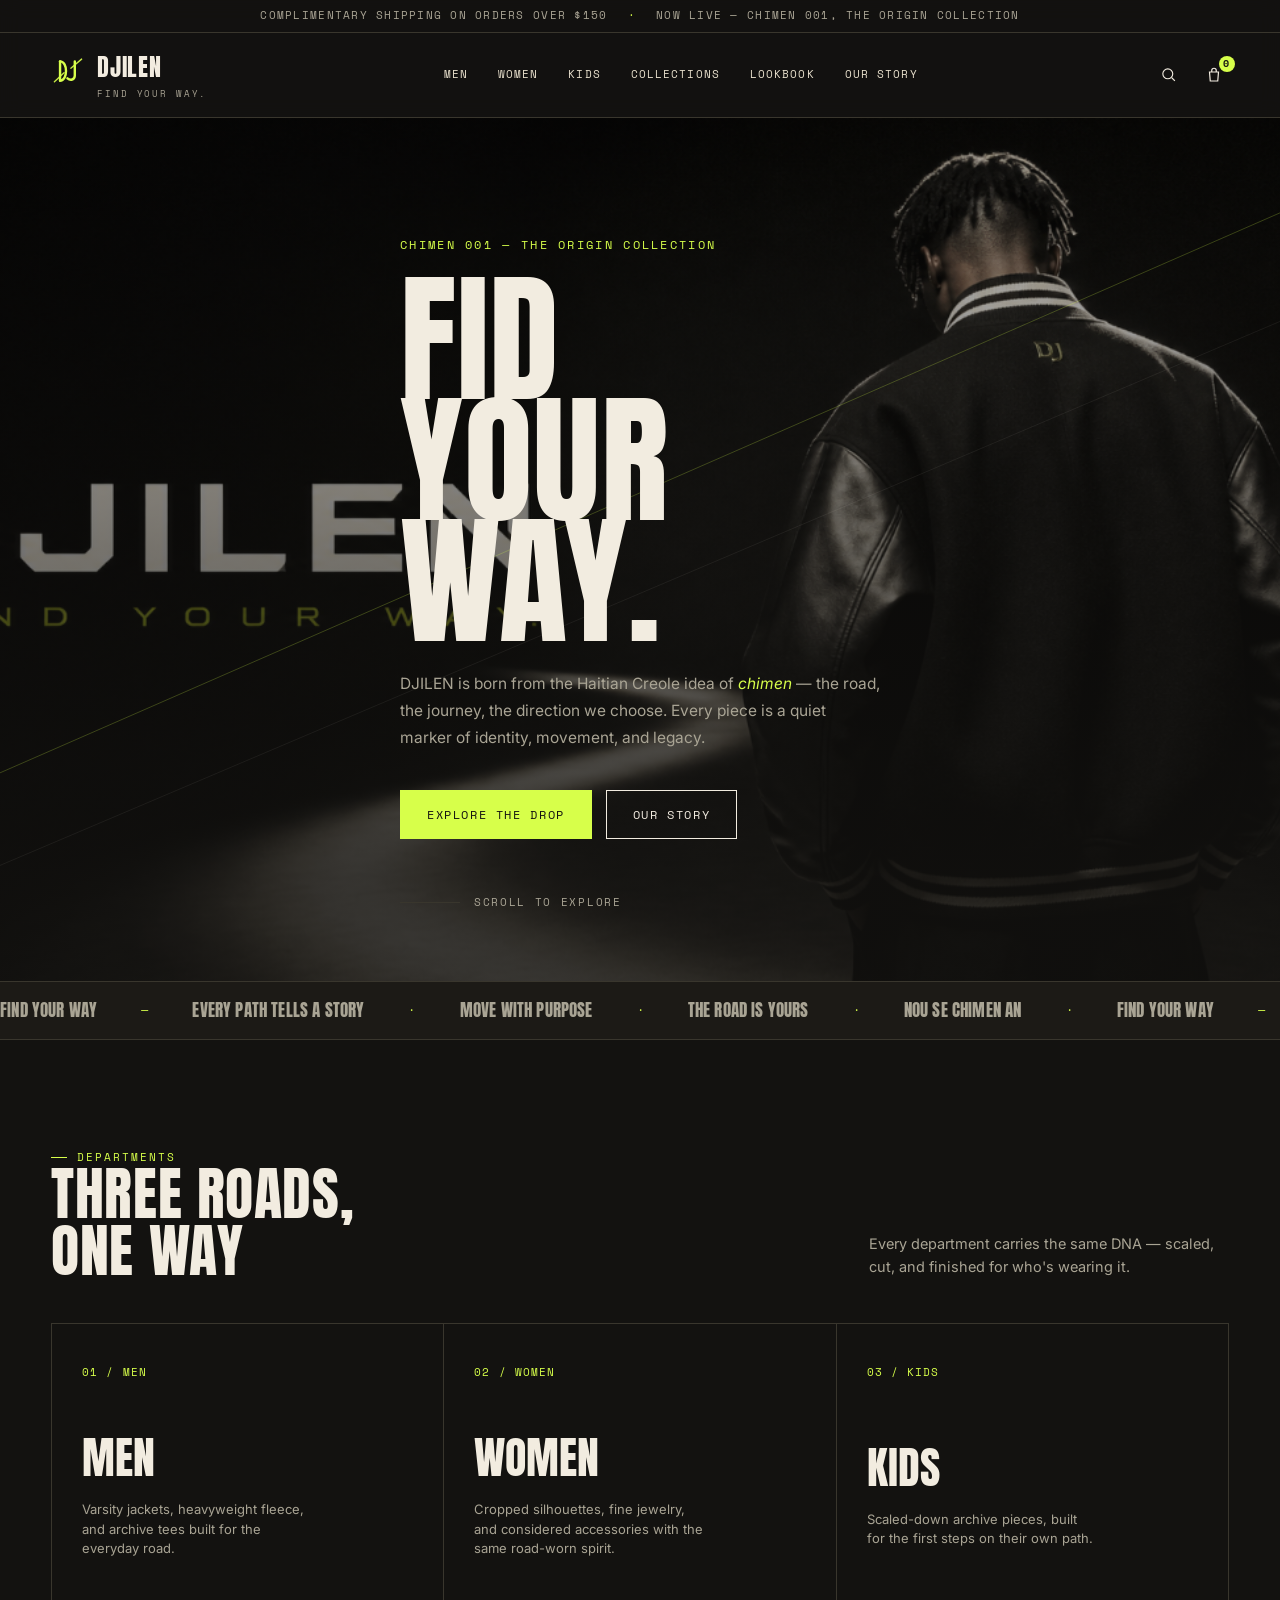
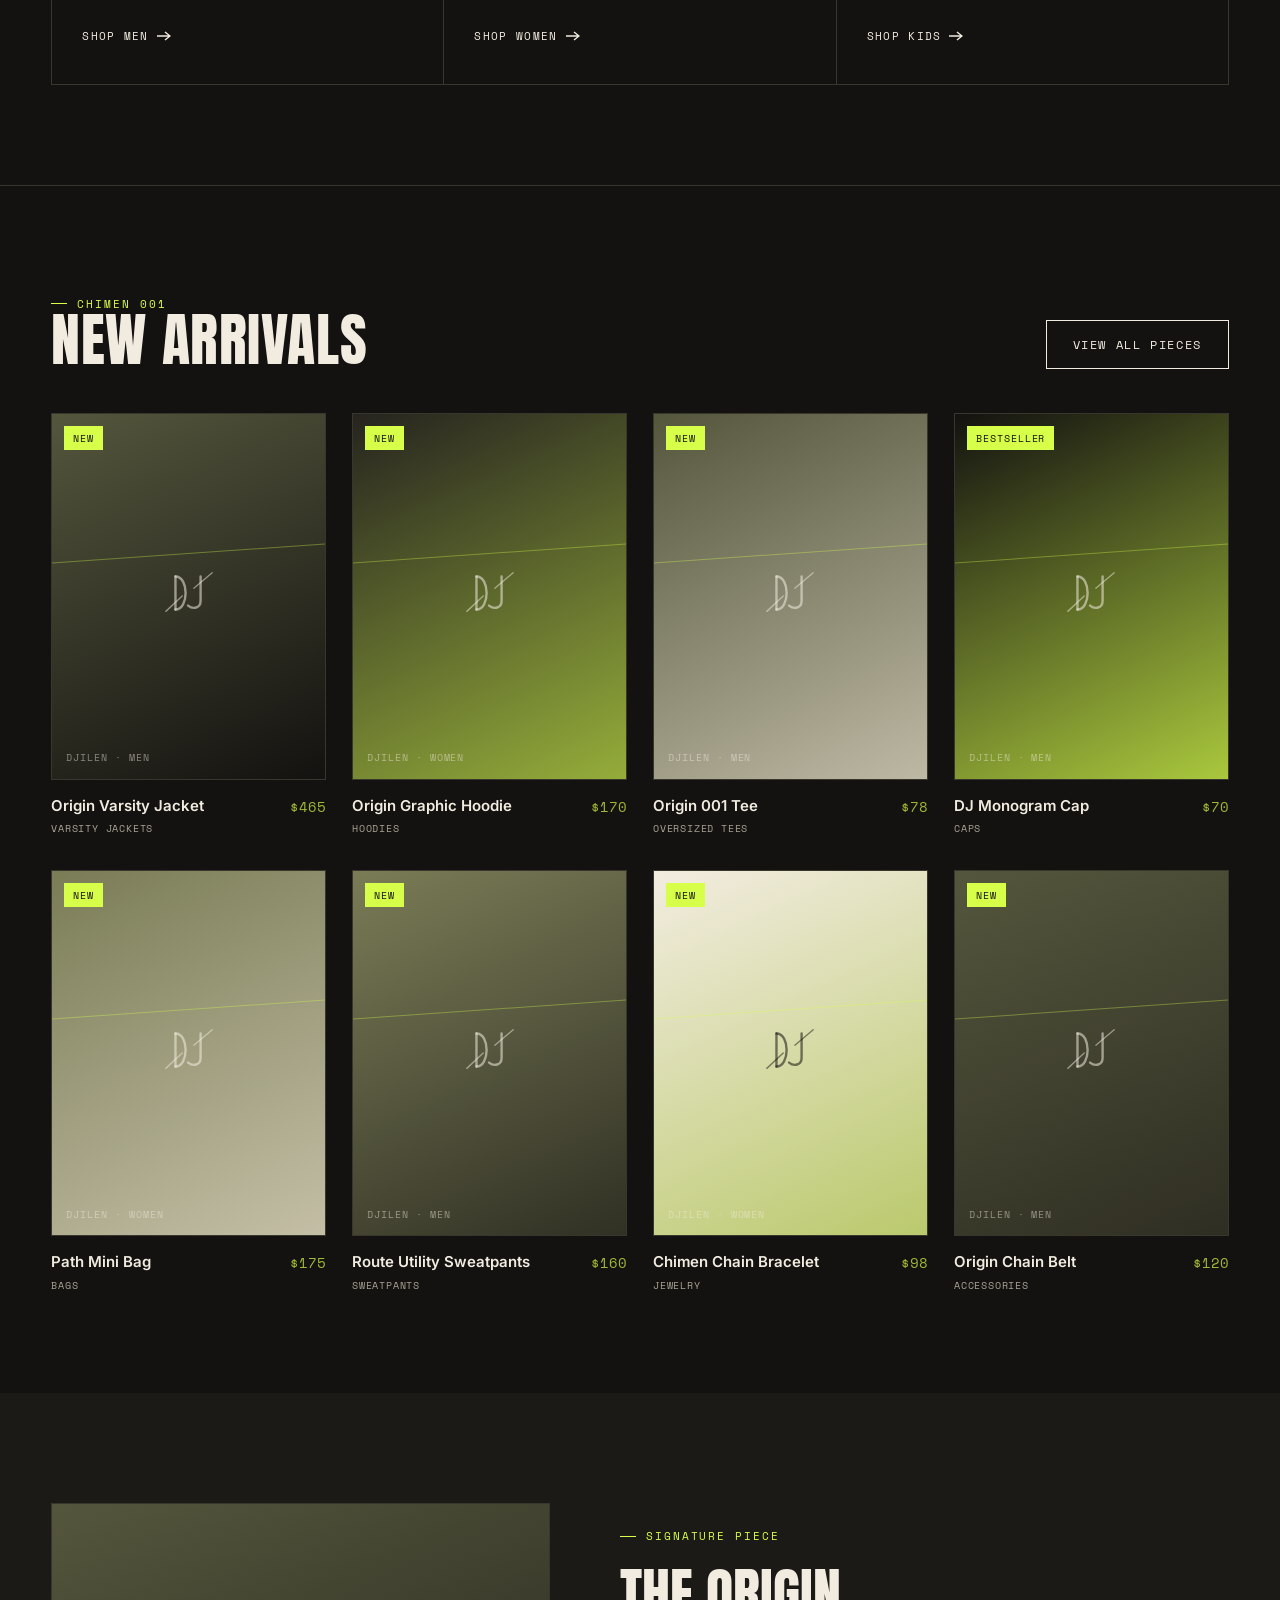
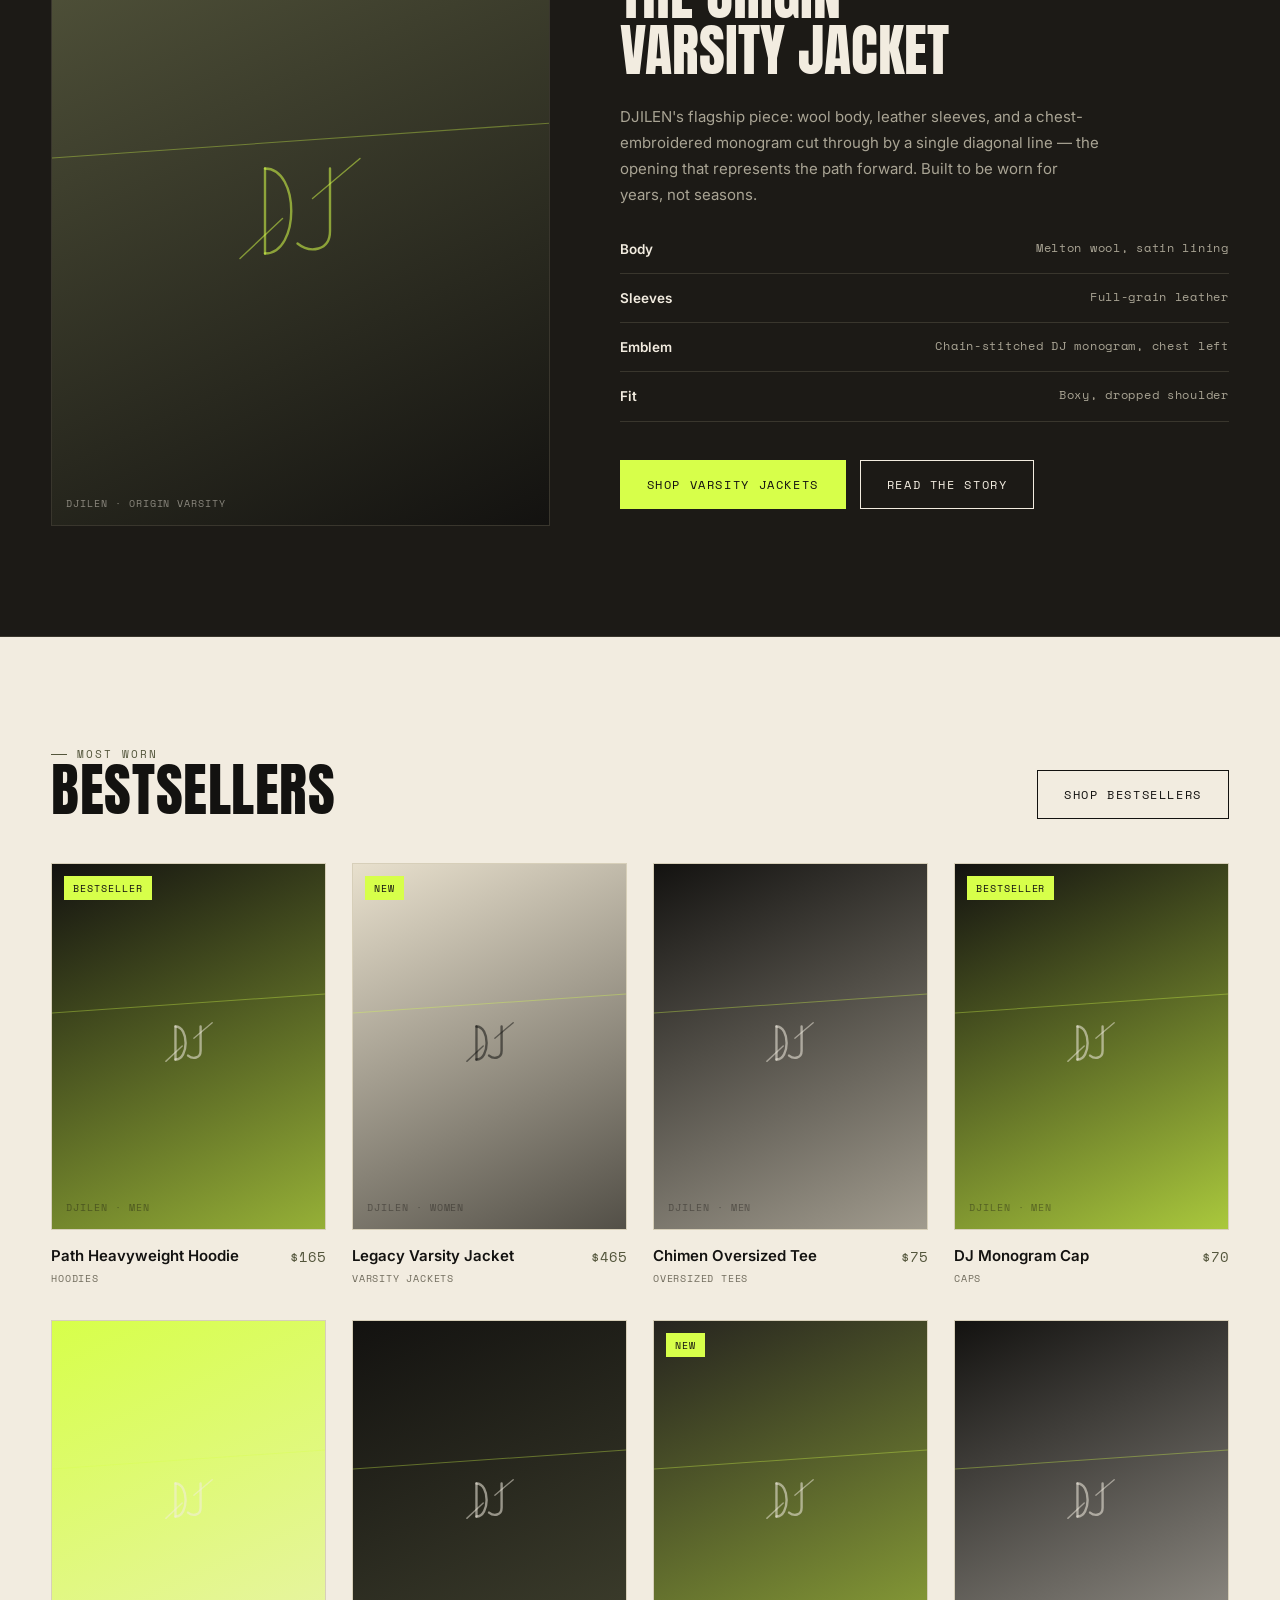
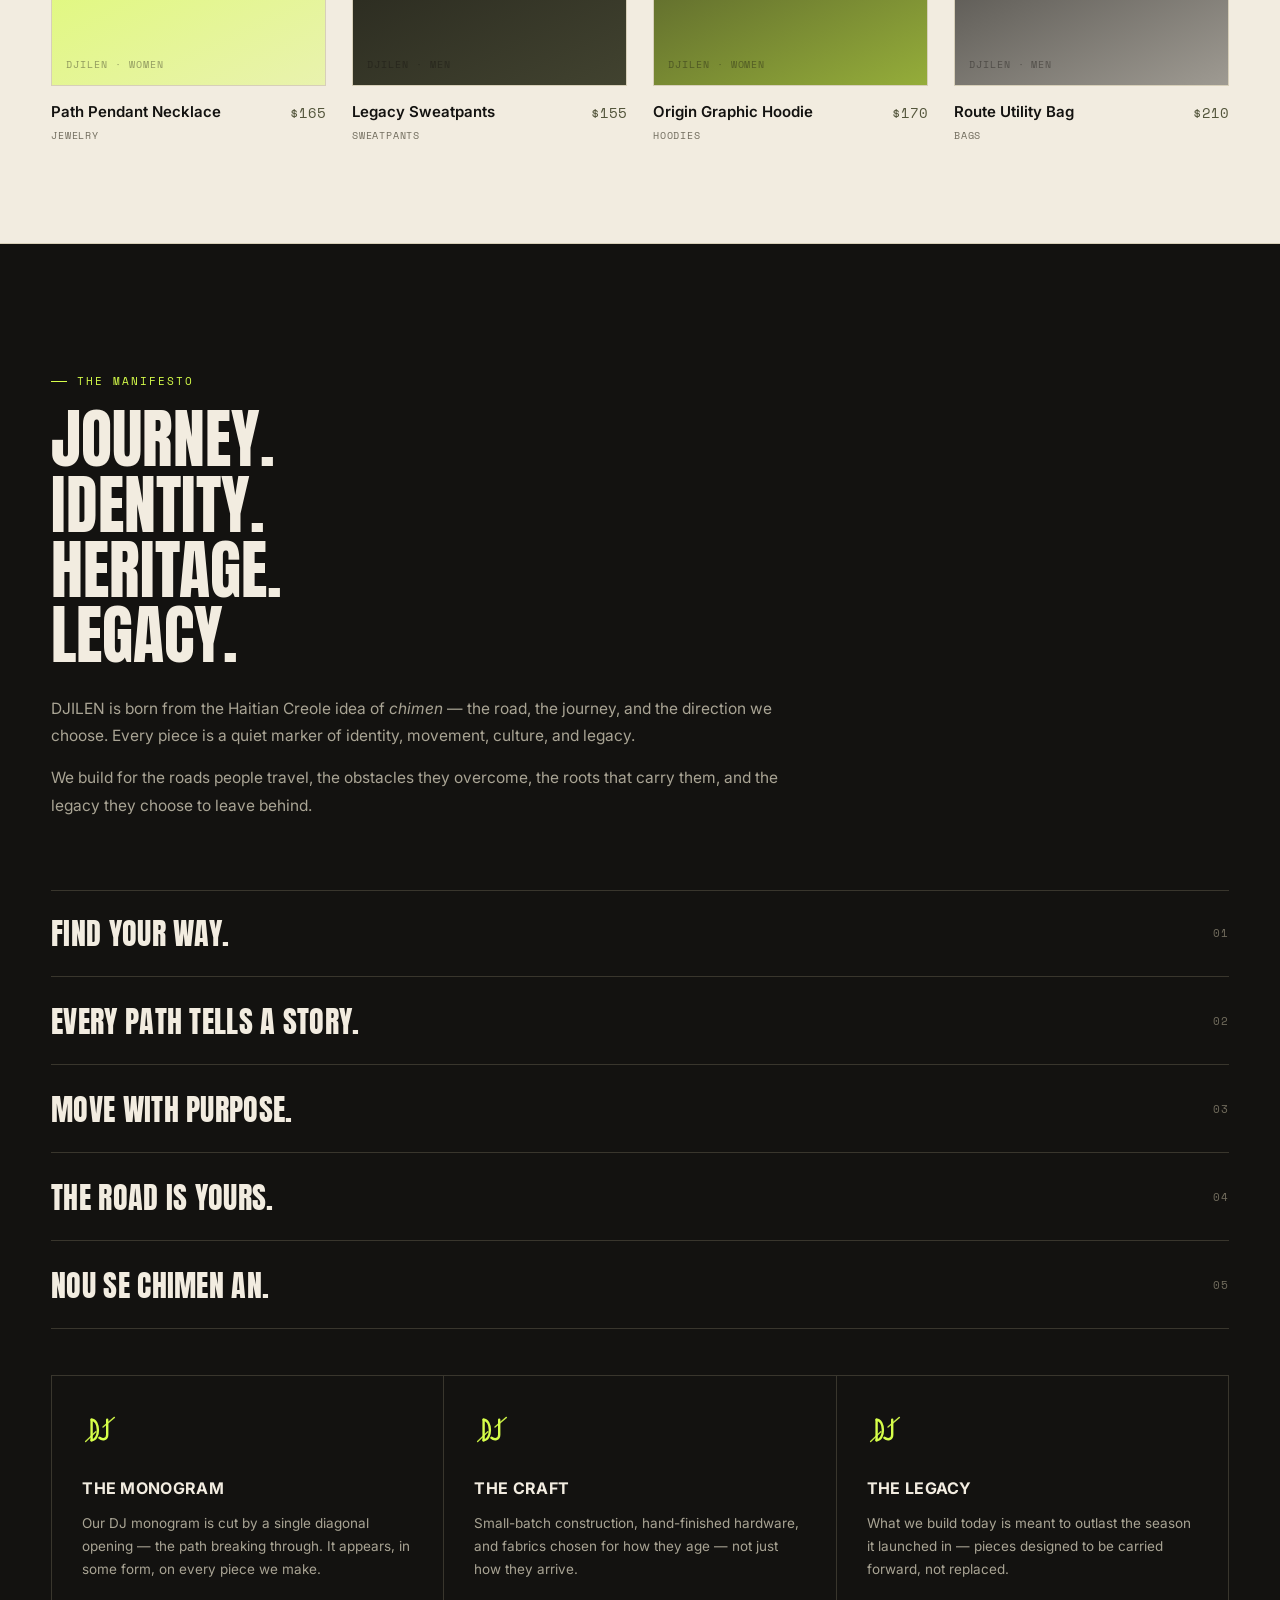
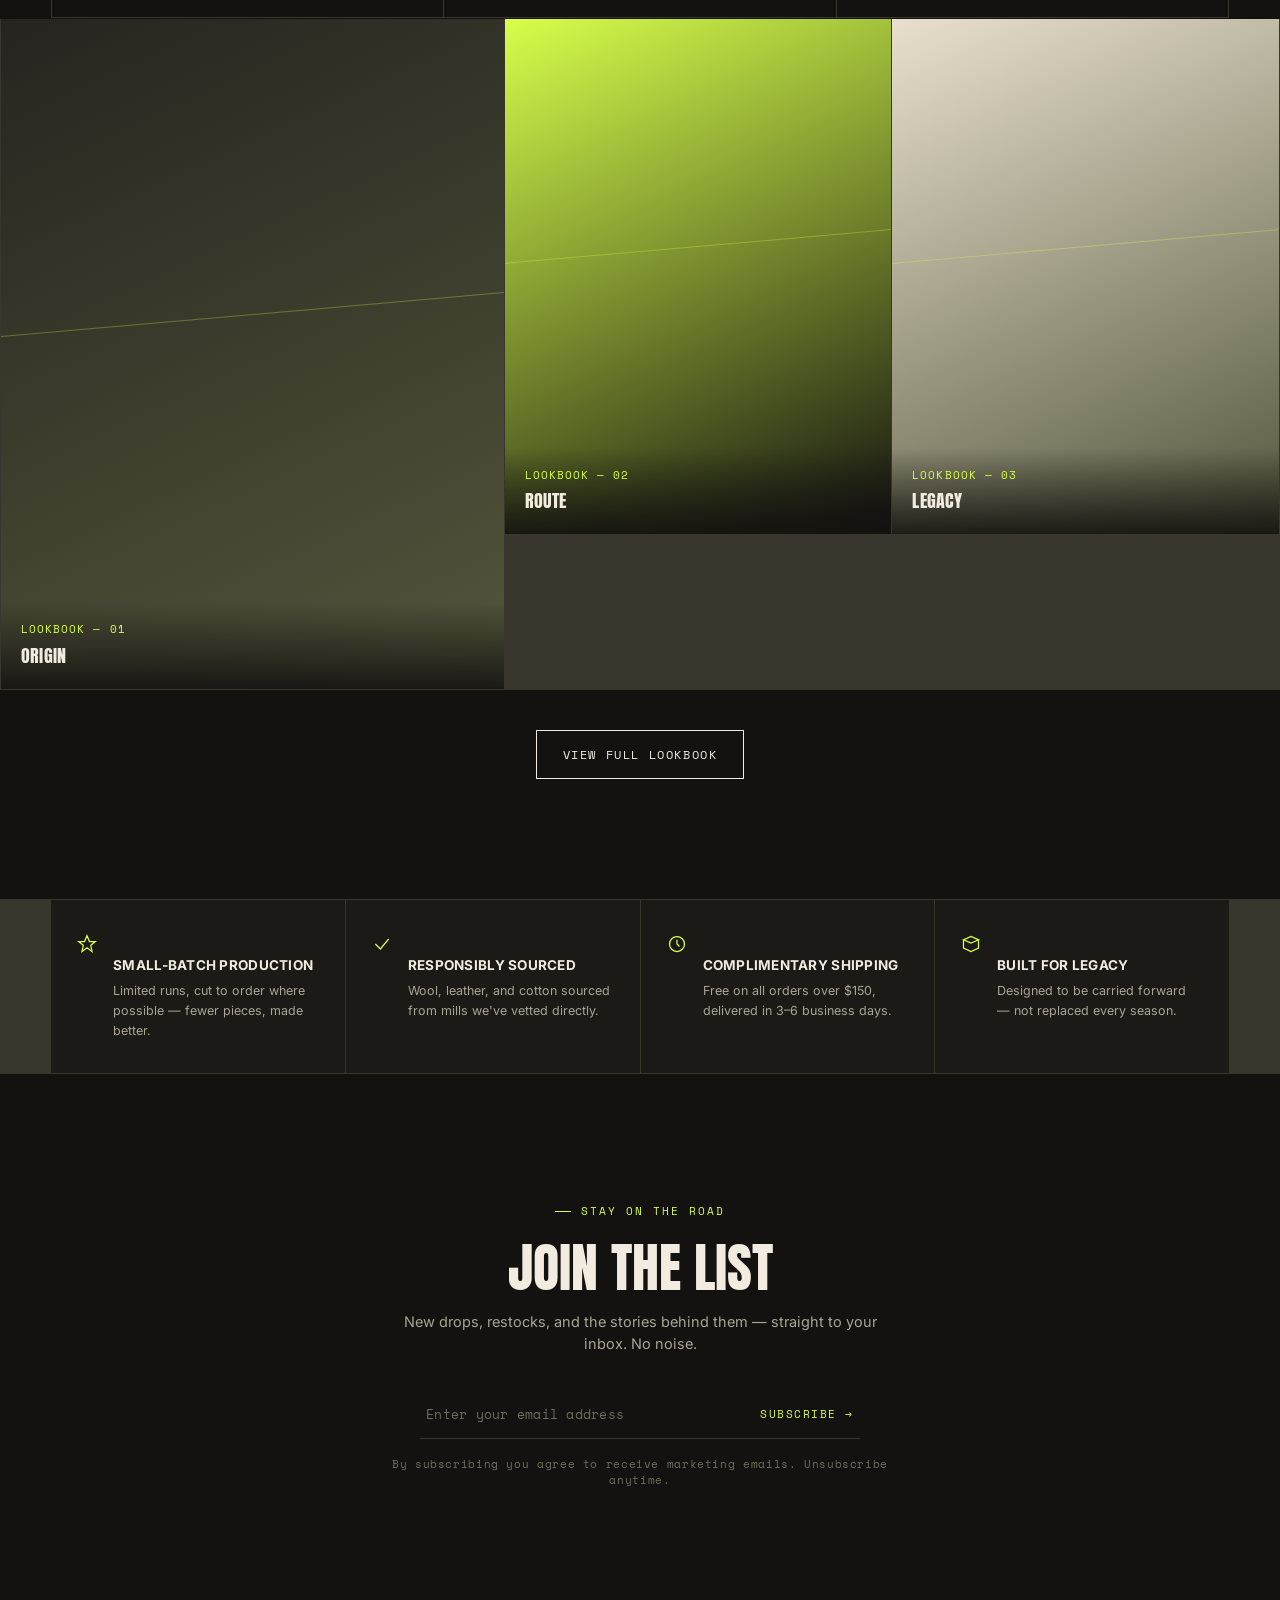
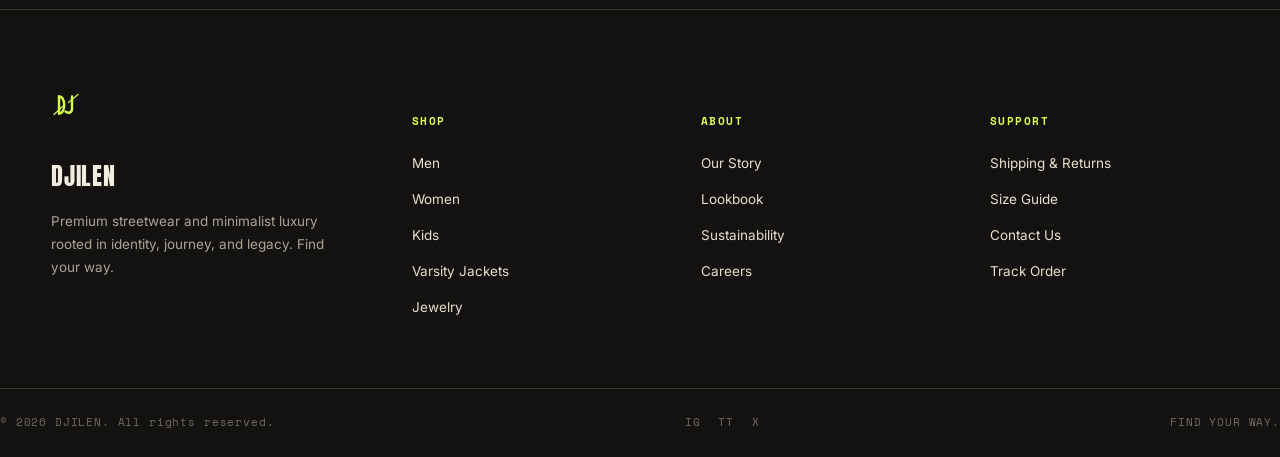
==== commit 06dc568c: "Correct 'FIND' to 'FID' in hero section" ====
--- a/index.html
+++ b/index.html
@@ -66,7 +66,7 @@
   </svg>
   <div class="wrap hero-inner">
     <div class="hero-collection">CHIMEN 001 &mdash; THE ORIGIN COLLECTION</div>
-    <h1>FIND<br>YOUR<br>WAY.</h1>
+    <h1>FID<br>YOUR<br>WAY.</h1>
     <p class="hero-sub">DJILEN is born from the Haitian Creole idea of <em style="font-style:italic;color:var(--lime);">chimen</em> &mdash; the road, the journey, the direction we choose. Every piece is a quiet marker of identity, movement, and legacy.</p>
     <div class="hero-cta">
       <a href="shop.html" class="btn btn-solid">Explore the Drop</a>
--- a/assets/css/style.css
+++ b/assets/css/style.css
@@ -177,9 +177,16 @@
    HERO — full-screen editorial
    ========================================================================== */
 .hero{position:relative; min-height:96vh; display:flex; flex-direction:column; justify-content:flex-end; padding-top:70px; padding-bottom:70px; border-bottom:1px solid var(--line); overflow:hidden;}
-.hero-bg{position:absolute; inset:0; z-index:0; background:
-  linear-gradient(180deg, rgba(19,18,16,.2), rgba(19,18,16,.85) 88%),
-  linear-gradient(-8deg, var(--olive) 0%, var(--ink) 46%);
+.hero-bg{
+    position:absolute;
+    inset:0;
+    z-index:0;
+    background:
+        linear-gradient(180deg, rgba(19,18,16,.25), rgba(19,18,16,.82) 88%),
+        url("../img/i.png");
+    background-size:cover;
+    background-position:center;
+    background-repeat:no-repeat;
 }
 .hero-diagonal{position:absolute; inset:0; z-index:0; opacity:.9;}
 .hero-inner{position:relative; z-index:2;}
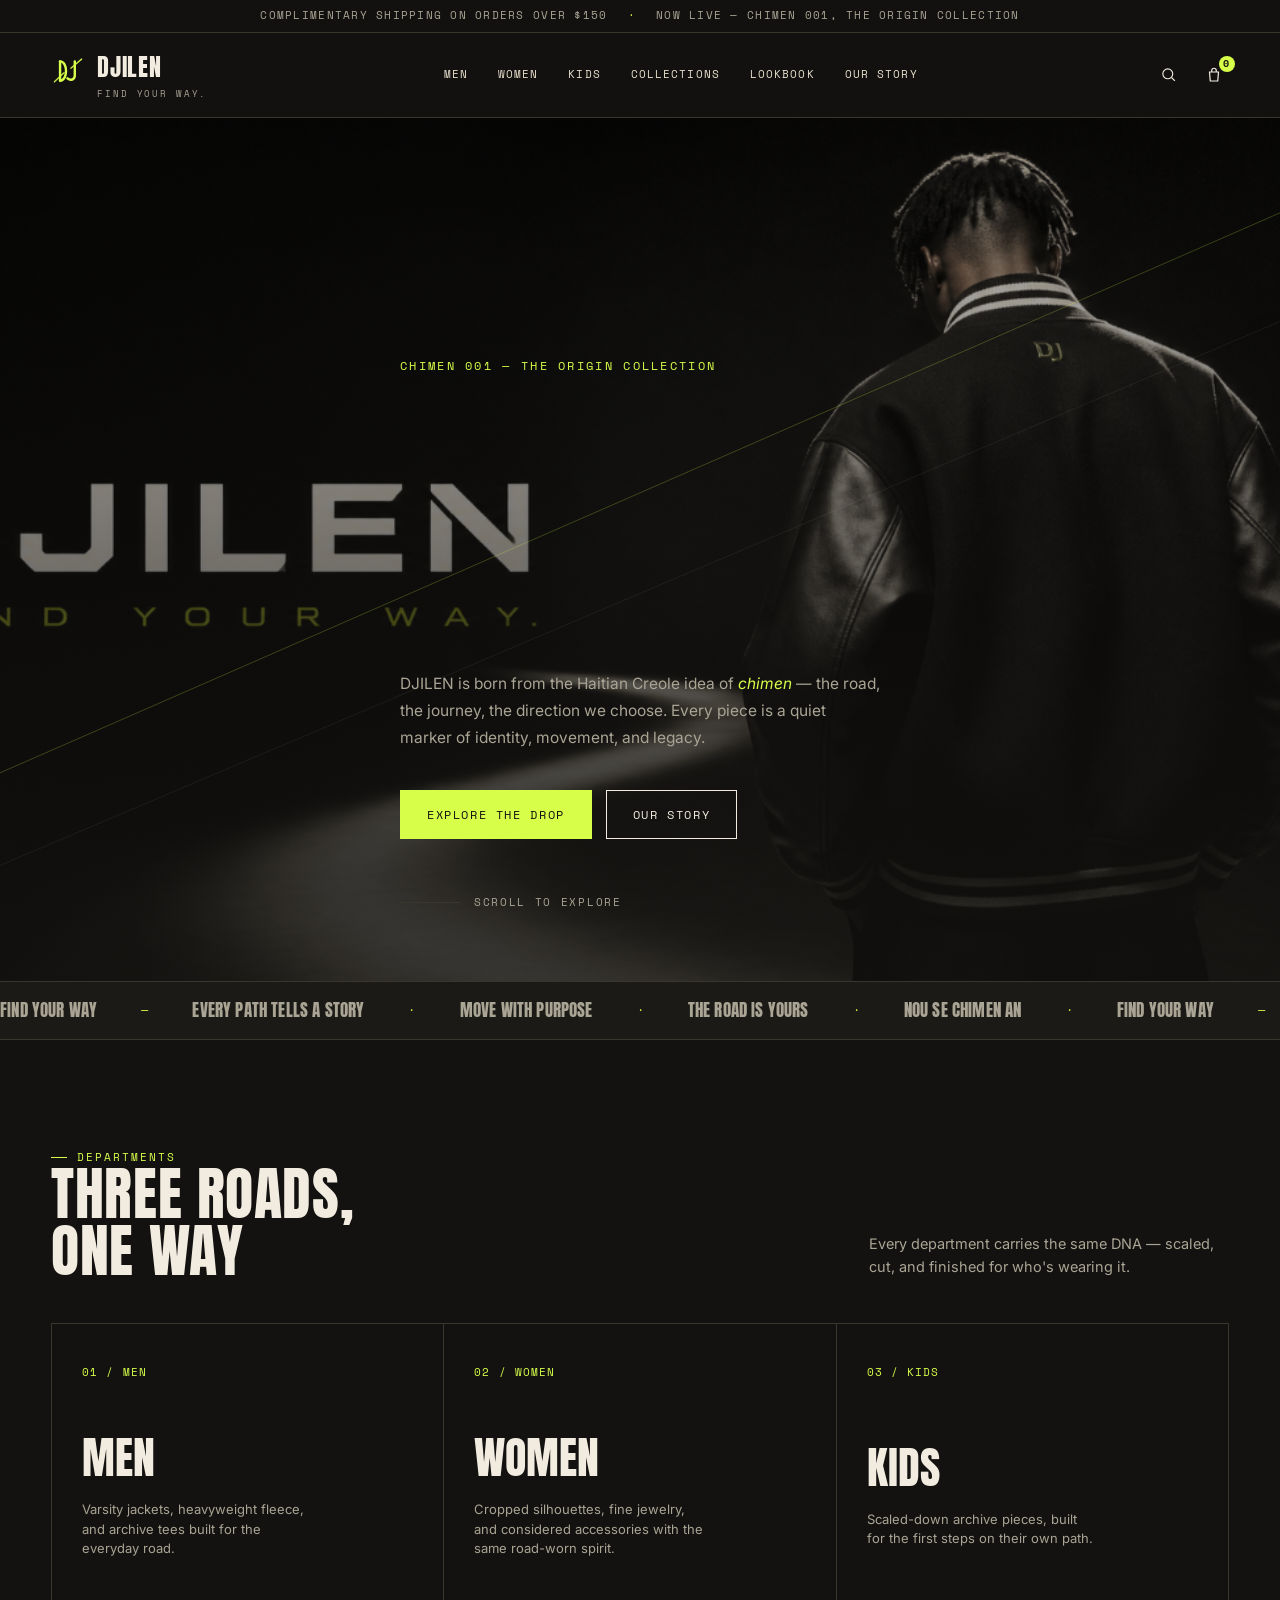
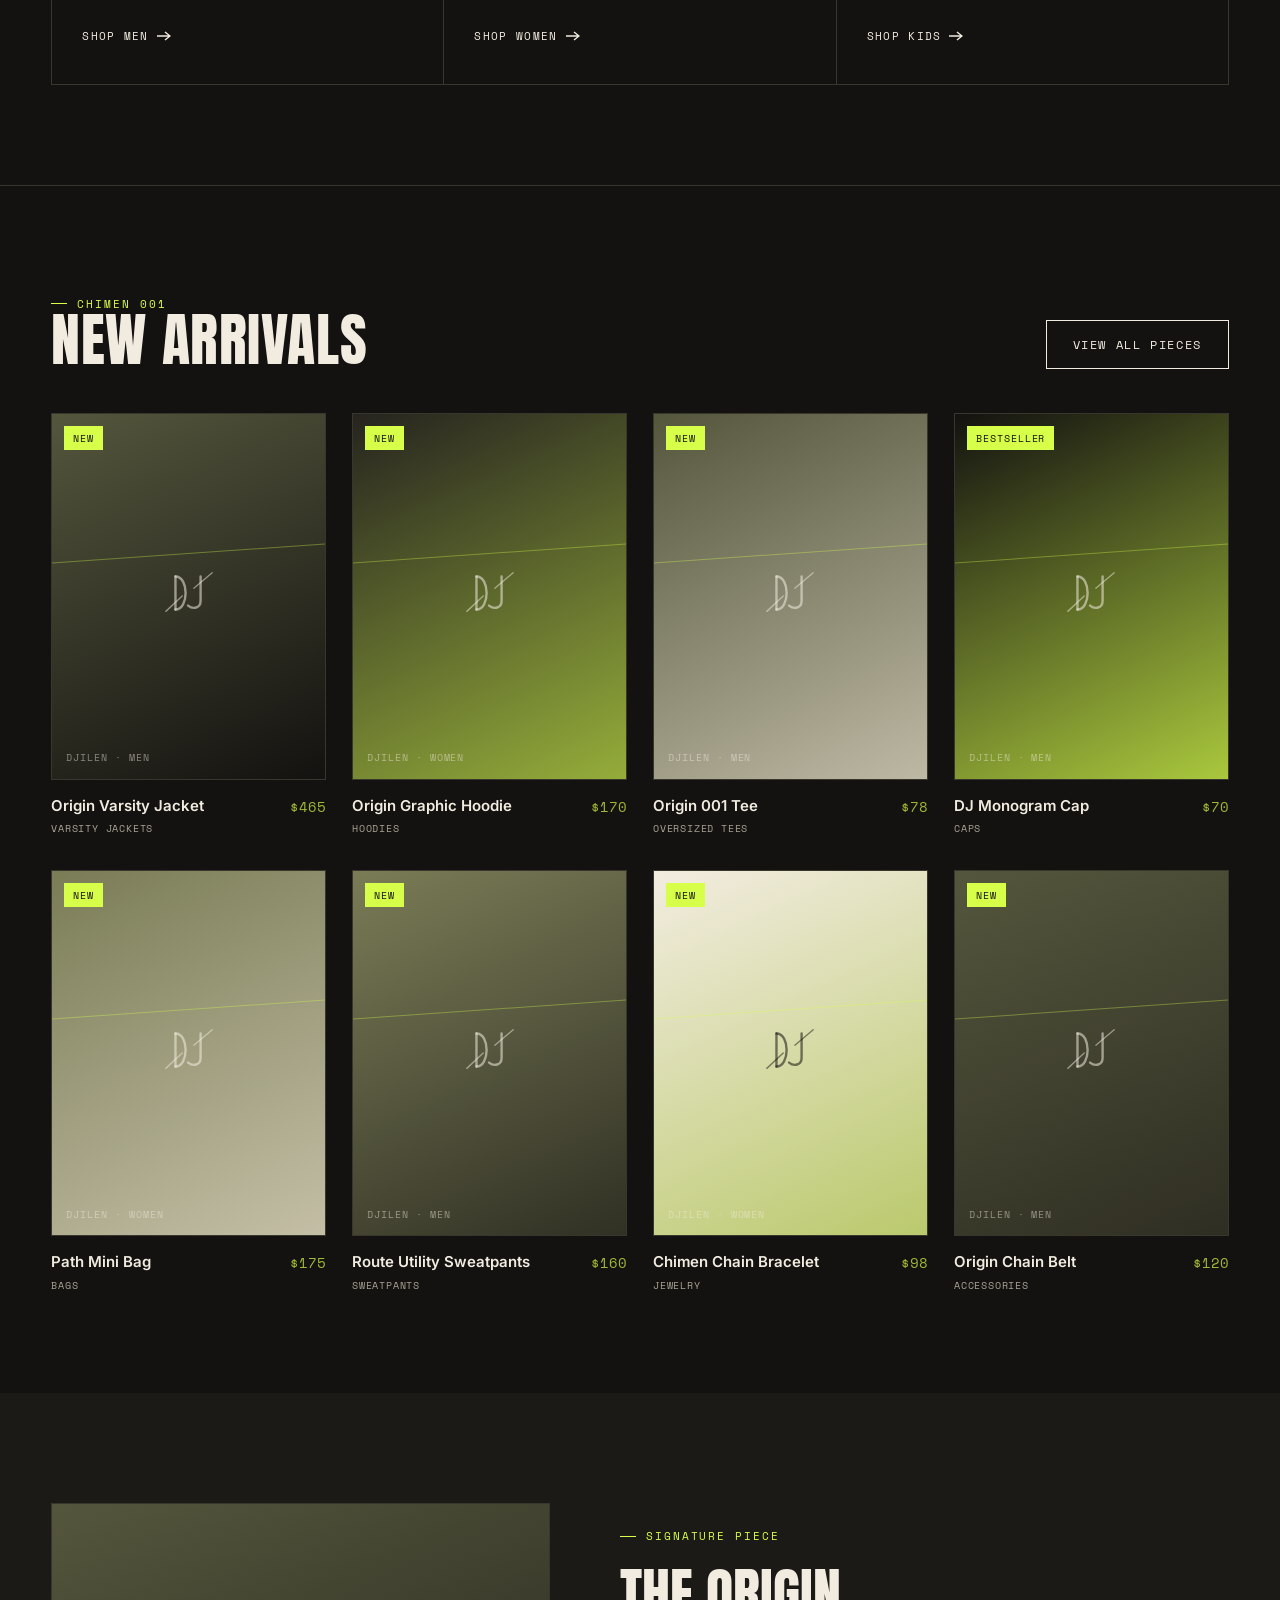
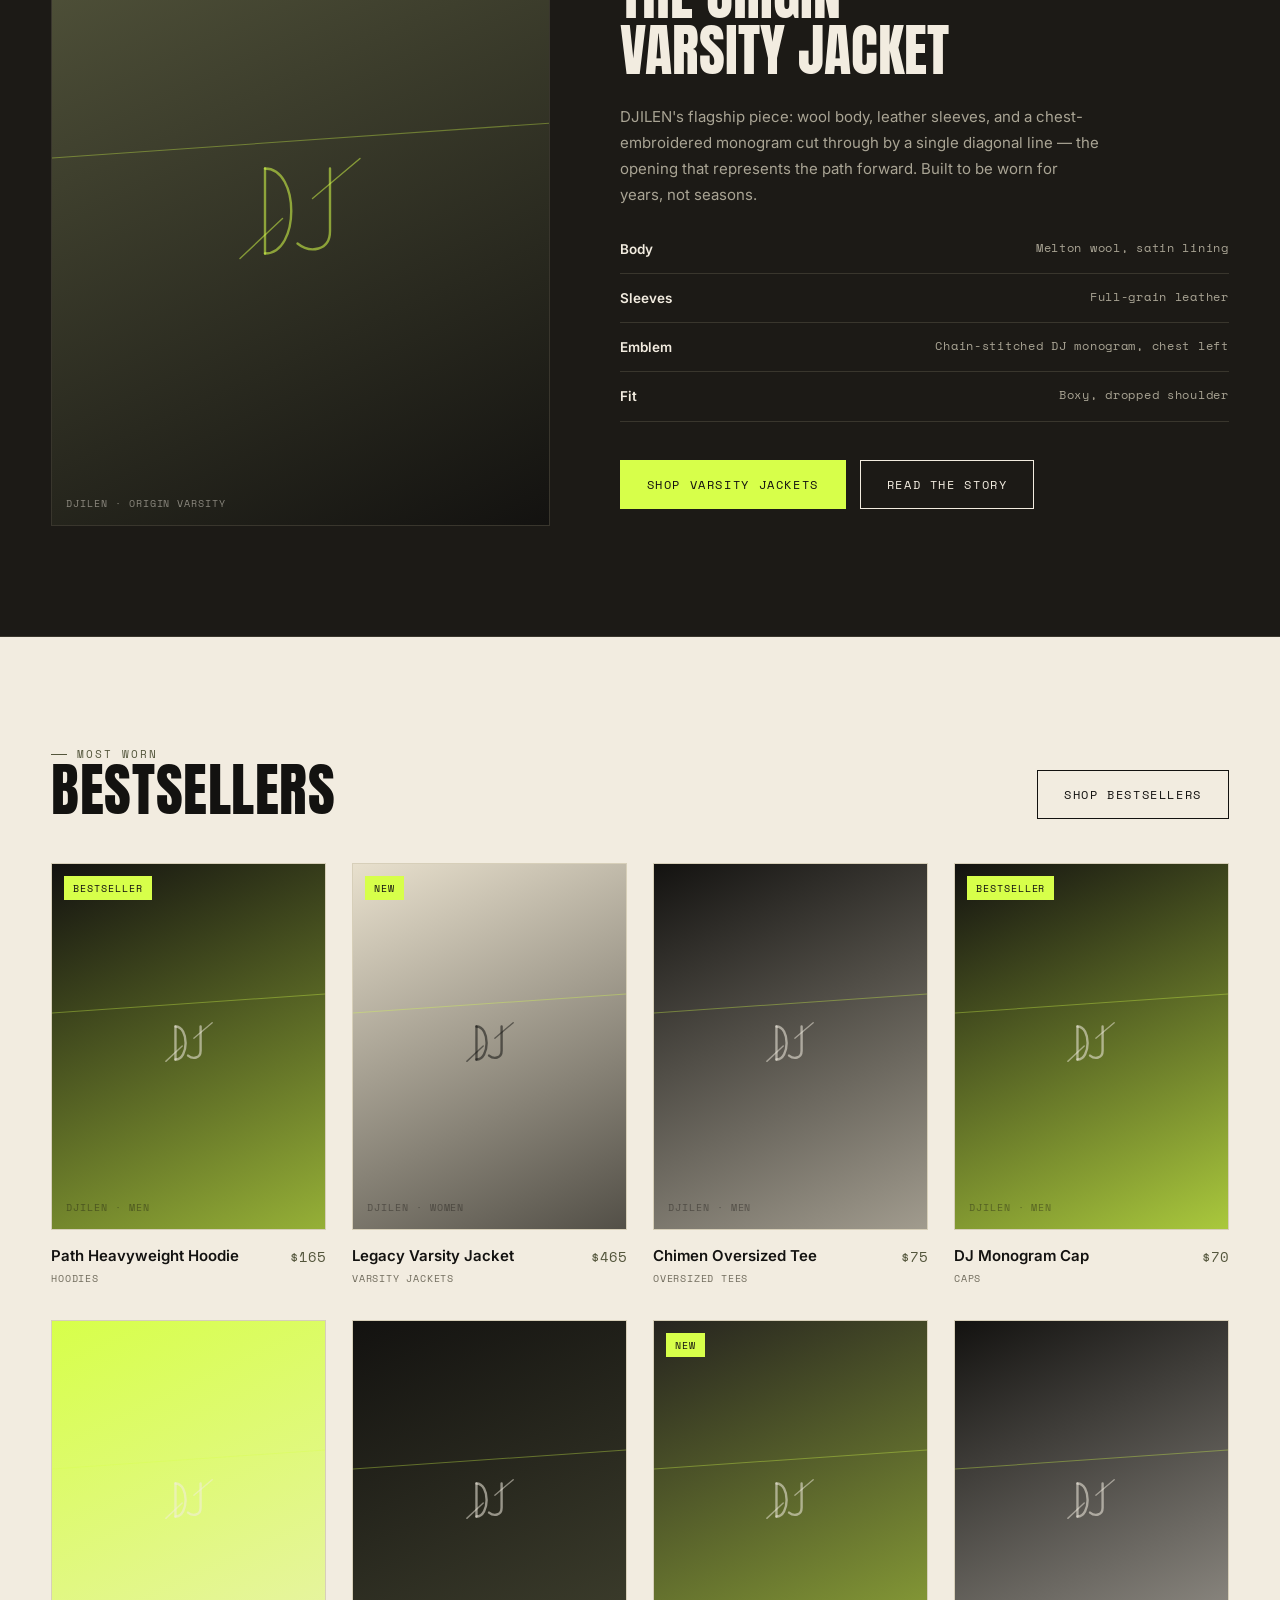
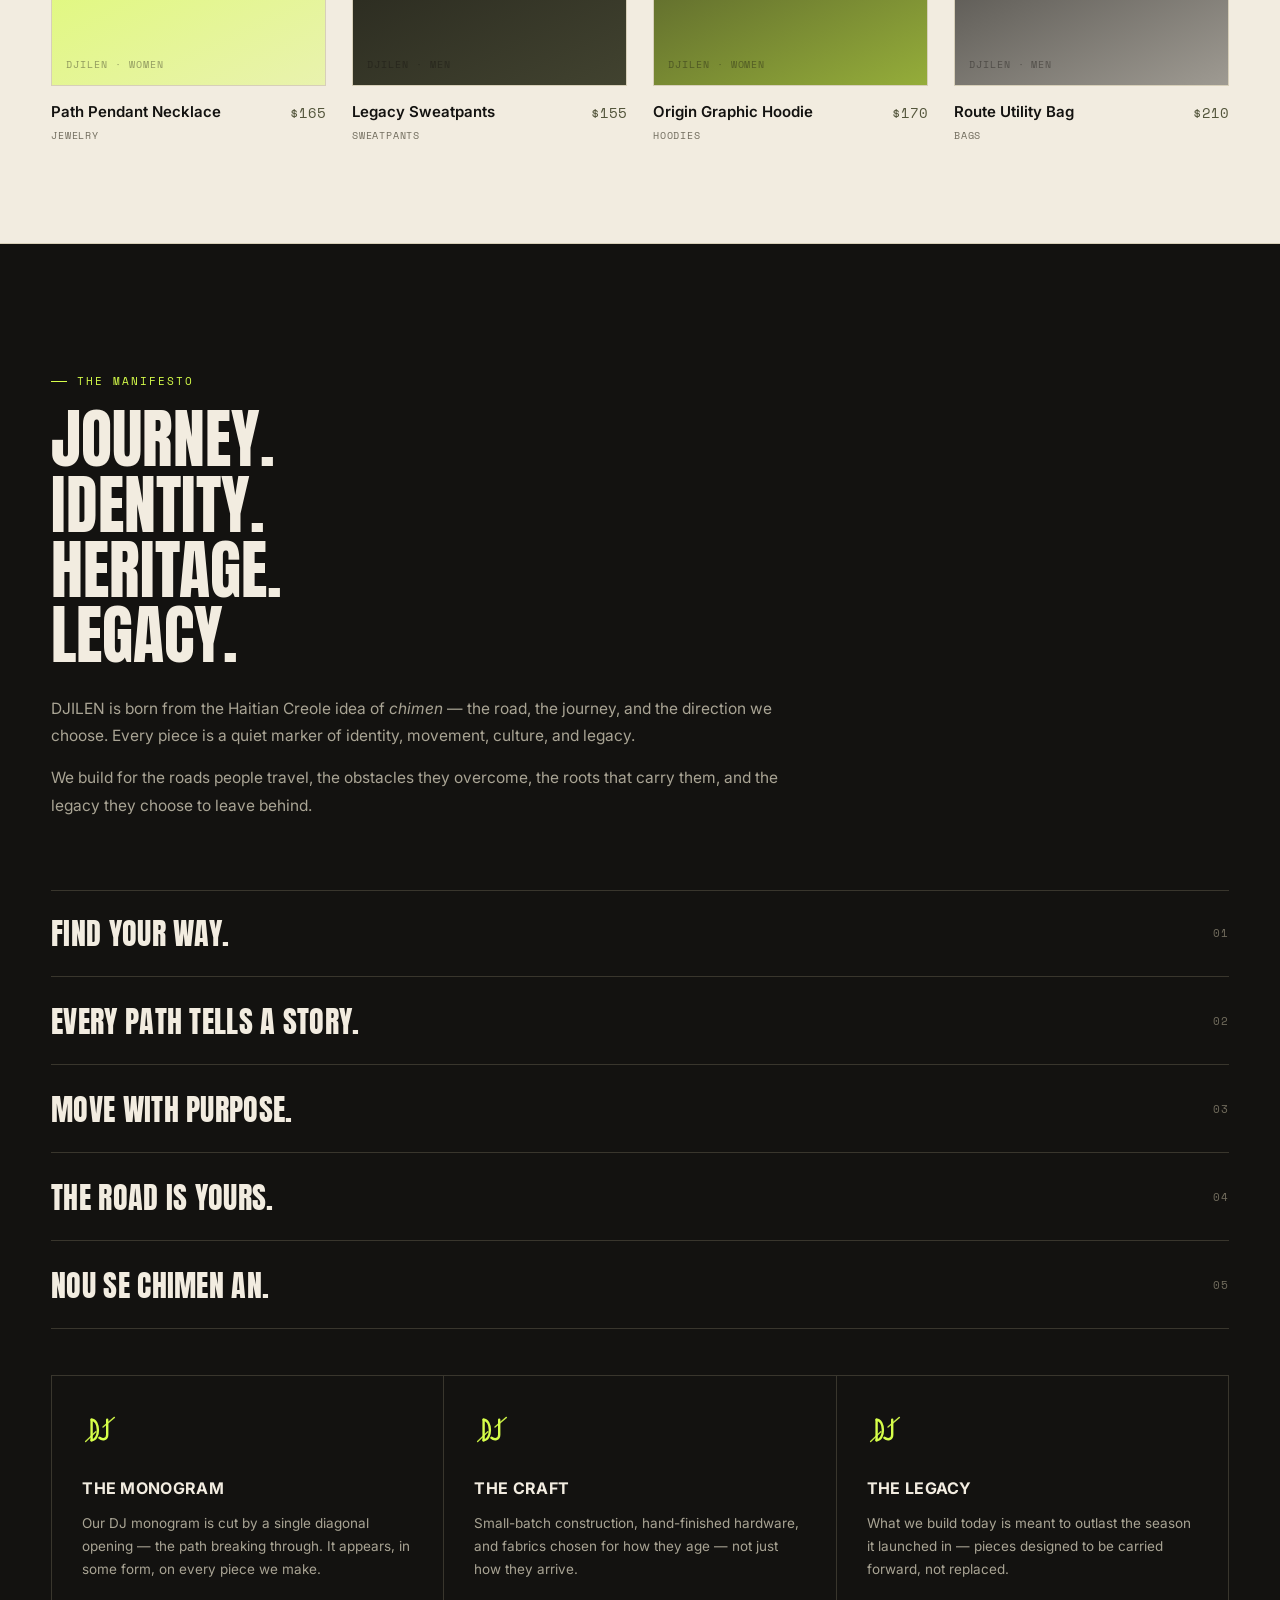
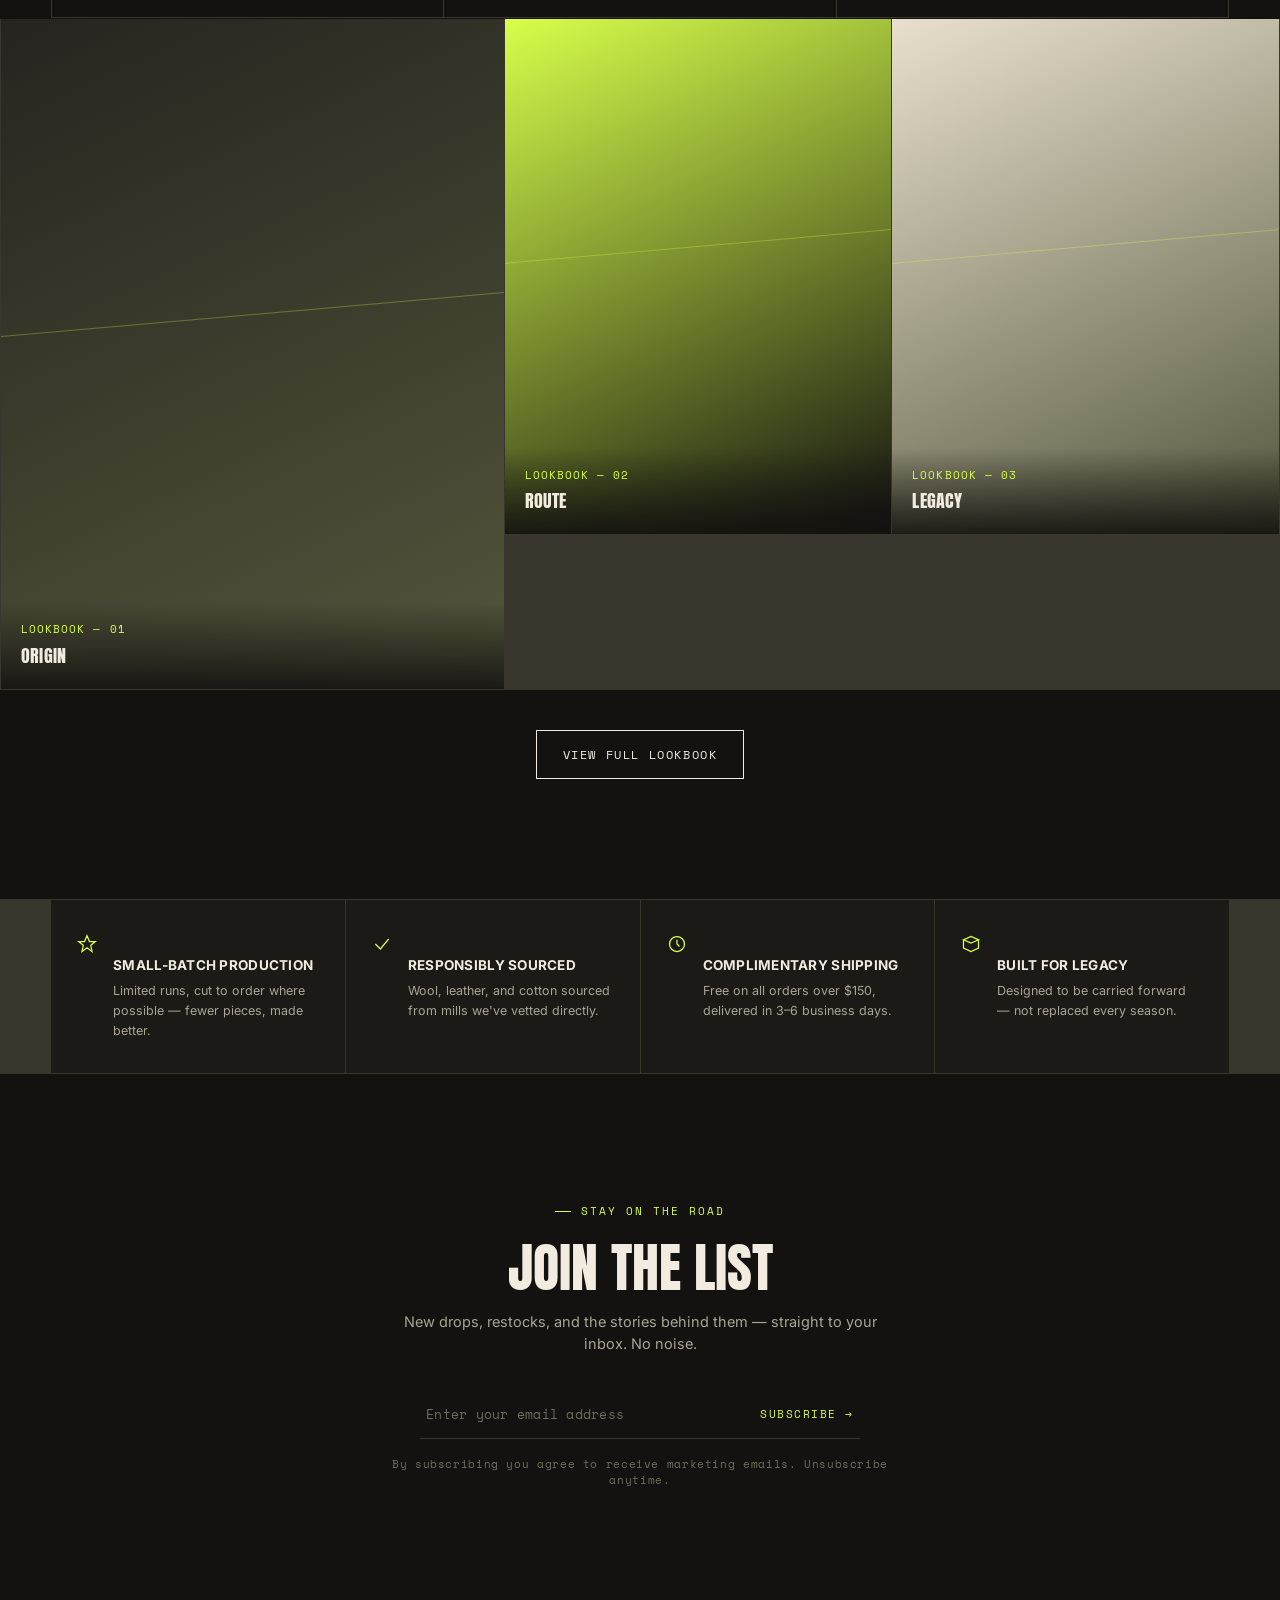
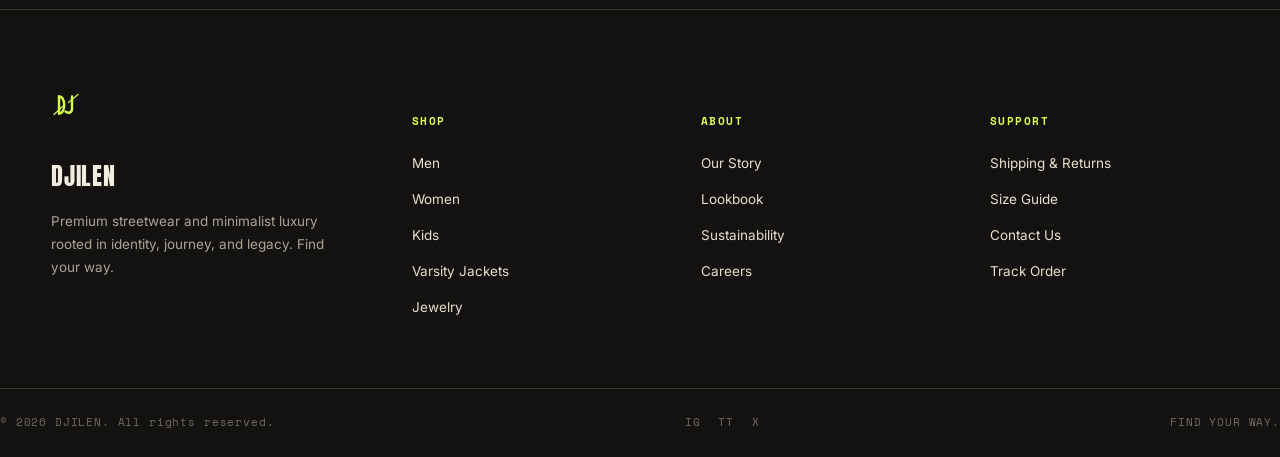
==== commit 0c2fcee8: "Remove heading from hero section in index.html Removed the heading text 'FID YOUR WAY' from the hero" ====
--- a/index.html
+++ b/index.html
@@ -66,7 +66,7 @@
   </svg>
   <div class="wrap hero-inner">
     <div class="hero-collection">CHIMEN 001 &mdash; THE ORIGIN COLLECTION</div>
-    <h1>FID<br>YOUR<br>WAY.</h1>
+    <h1>   <br>    <br>    </h1>
     <p class="hero-sub">DJILEN is born from the Haitian Creole idea of <em style="font-style:italic;color:var(--lime);">chimen</em> &mdash; the road, the journey, the direction we choose. Every piece is a quiet marker of identity, movement, and legacy.</p>
     <div class="hero-cta">
       <a href="shop.html" class="btn btn-solid">Explore the Drop</a>
